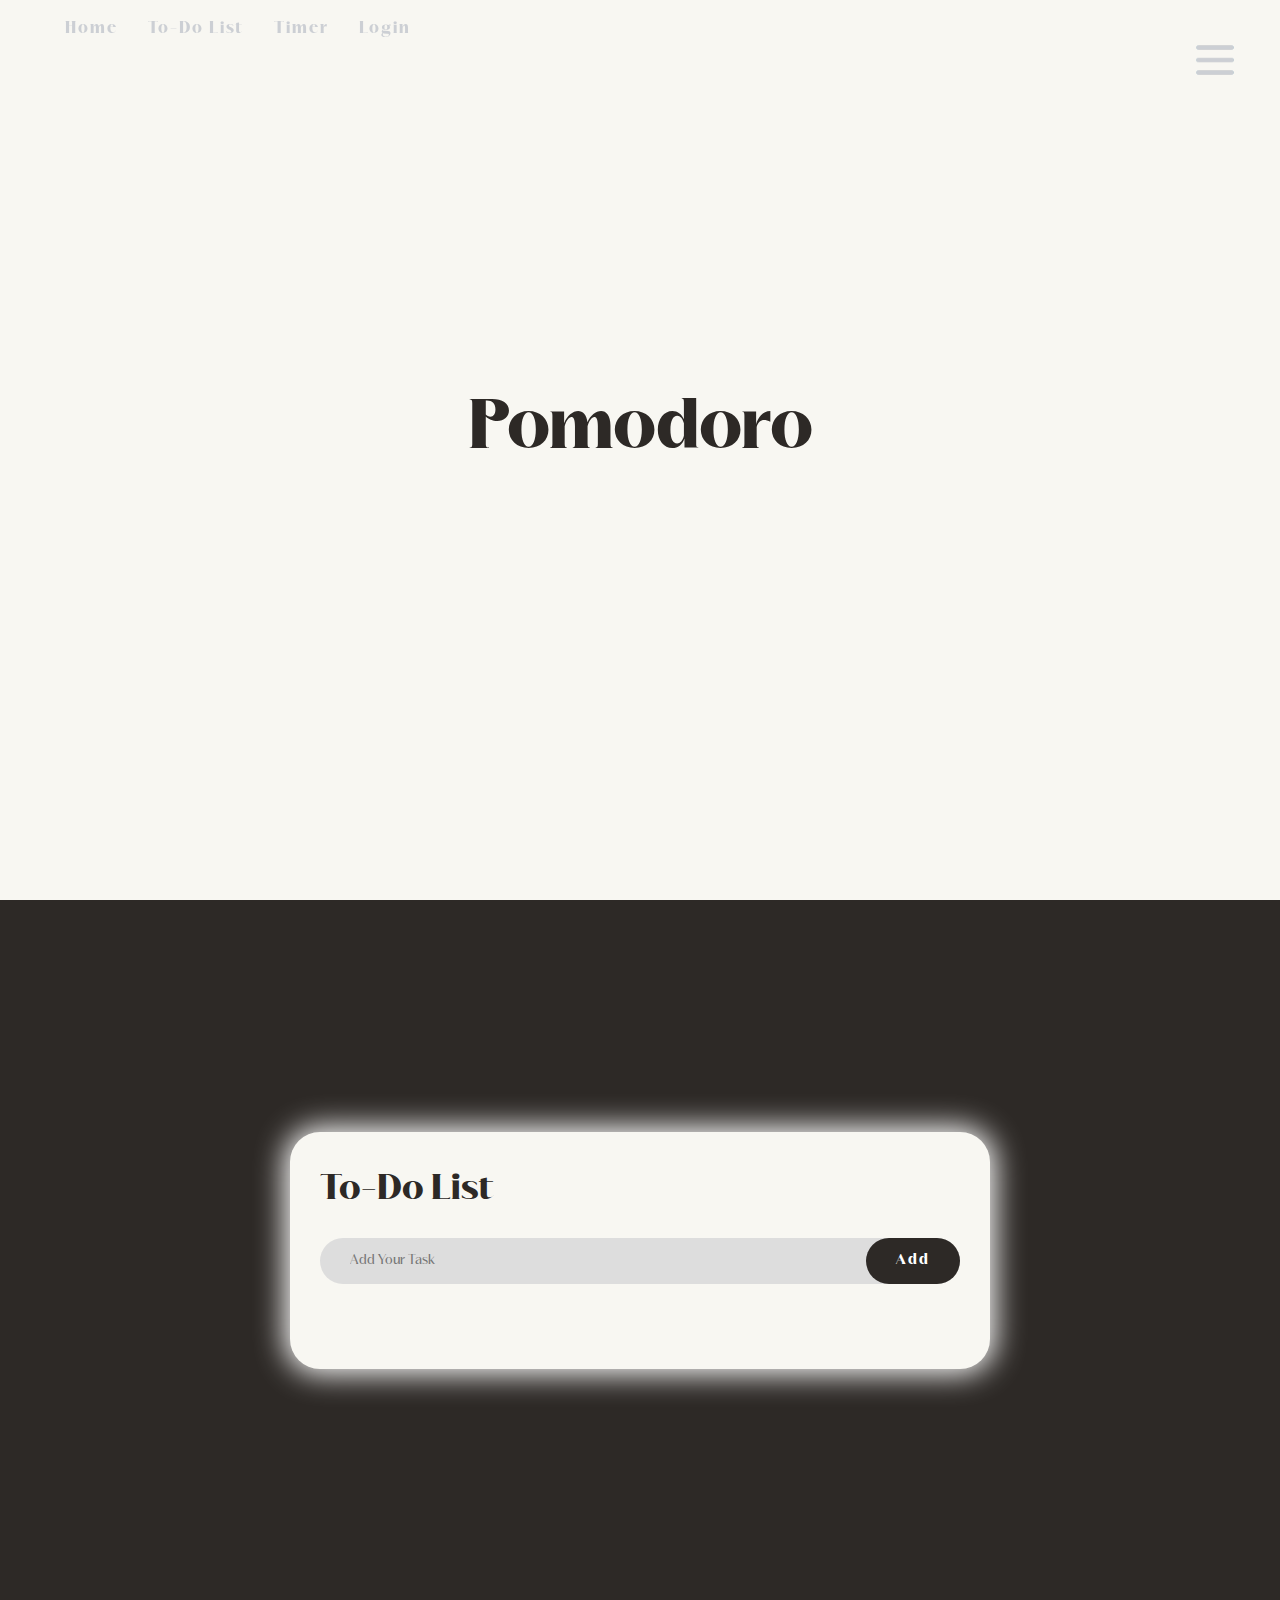
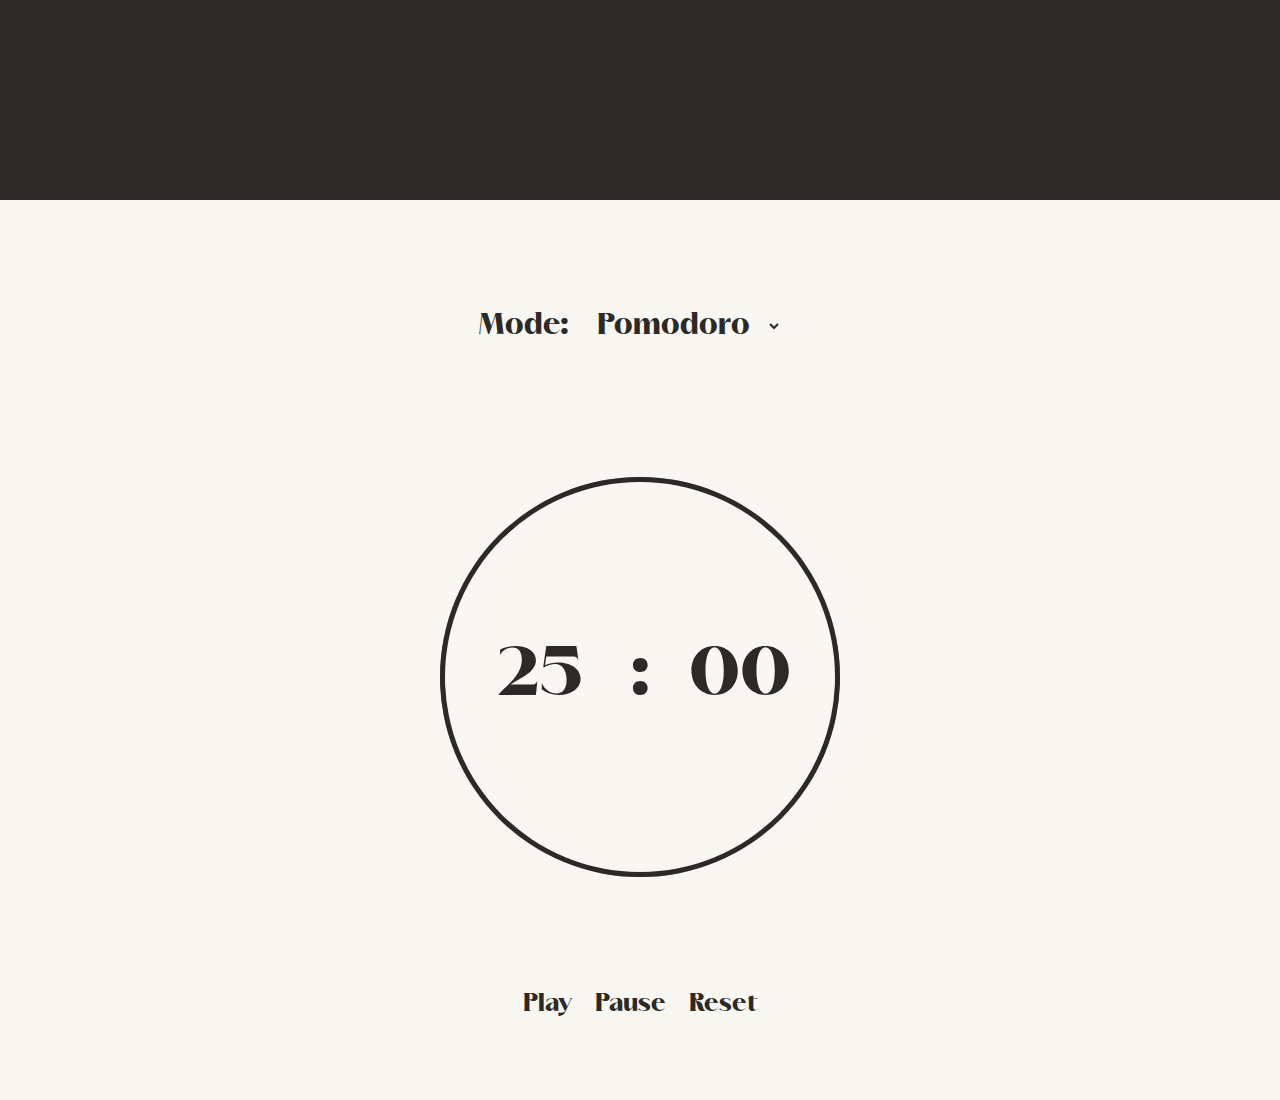
==== src/home.html @ 9b716ba4 "home.html" ====
<!DOCTYPE html>
<html>
<head>
    <title>Pomodoro</title>
    <link rel="stylesheet" href="style.css">
</head>
<body>
<header>
    <img src="menu.png" id="menuicon">
    <audio id="alarmSound" src="sound.mp3"></audio>

    <div class="navbar">
        <ul>
            <li><a href="#banner">Home</a></li>
            <li><a href="#todo-section">To-Do List</a></li>
            <li><a href="#timer-section">Timer</a></li>
            <li><a href="#login-section">Login</a></li>
        </ul>
    </div>

    <div class="settingbox" id="settings">
        <div class="label-container">
            <label for="backgroundSelect">Select a background image:</label>
        </div>
            <div id="imageOptions">
                <img src="background/0.JPG" alt="Background 1" class="option">
                <!-- <img src="background/1.JPG" alt="Alpine Blues" class="option"> -->
                <img src="background/2.JPG" alt="Background 2" class="option">
                <img src="background/3.JPG" alt="Background 3" class="option">
                <img value="BG1" src="background/4.JPG" alt="Background 4" class="option">
                <img src="background/5.JPG" alt="Background 5" class="option">
                <img src="background/6.JPG" alt="Background 6" class="option">
            </div>
    </div>
</header>

<section id="banner">
<div class="content">
    <h1>Pomodoro</h1>
</div>
</section>

<!-- <section id="todo-section">
    <div class="cont">
    <div class="todo-list">
        <h2>To-Do List</h2>
        <div class="add-todo">
            <input type="text" id="todo-input" placeholder="Add Your Task">
            <button id="add-btn">Add</button>
          </div>
        <ul id="task-list"></ul>
    </div>
    </div>
</section> -->

<section id="todo-section">
    <div class="todo-list">
        <h2>To-Do List</h2>
        <div class="add-todo">
            <input type="text" id="todo-input" placeholder="Add Your Task">
            <button id="add-btn">Add</button>
          </div>
        <ul id="task-list"></ul>
    </div>
</section>

<section id="timer-section">
    <div class="mode-select">
        <label for="mode">Mode:</label>
        <select id="mode">
            <option value="pomodoro">Pomodoro</option>
            <option value="shortBreak">Short Break</option>
            <option value="longBreak">Long Break</option>
        </select>
    </div>
    <div class="container" center>
        <div class="circle">
            <div class="semicircle"></div>
            <div class="semicircle"></div>
            <div class="semicircle"></div>
            <div class="outercircle"></div>
        </div>

        <div class="timer-container">
            <div class="timer"></div>
        </div>
    </div>
    <div class="controls">
        <button id="play">Play</button>
        <button id="pause">Pause</button>
        <button id="reset">Reset</button>
    </div>
</section>

<script src="script.js"></script>

</body>
</html>
---- src/style.css ----
@font-face {
    font-family: 'Merchant';
    src: url(Merchant/Merchant-Black.otf);
}

@font-face {
    font-family: 'Merchant-Light';
    src: url(Merchant/Merchant-Light.otf);
}
*{
    font-family: 'Merchant';
    margin: 0;
    padding: 0;
    box-sizing: border-box;
}

#banner{
    width: 100%;
    height: 100vh;
    background-color: #f8f7f2;
    background-size: cover;
    background-position: center;
}

.content{
    width: 100%;
    position: absolute;
    top: 45%;
    transform: translateY(-50%);
    text-align: center;
}

.content h1{
    font-size: 70px;
    font-weight: 100;
    margin-top: 50px;
    color: #2d2926;
}

#menuicon{
    width: 50px;
    border-radius: 50%;
    position: fixed;
    top: 35px;
    right: 40px;
    cursor: pointer;
    z-index: 1001;
    transition: transform 0.5s;
}

#menuicon:hover{
    transform: translateY(-6px);
}

.settingbox{
    width: 0;
    height: 0;
    background: rgba(0, 0, 0, 0.80);
    position: fixed;
    top: 25%;
    right: 25%;
    display: flex;
    flex-direction: column;
    align-items: center;
    justify-content: center;
    overflow: hidden;
    border-bottom-left-radius: 100%;
    transition: width 0.5s, height 0.5s, border-radius 0.5s;
}

.settingbox.open{
     width: 50%;
     height: 50vh;
     padding: 10%;
     border-bottom-left-radius: 0;
     z-index: 10;
     border-radius: 30px;
     color: #fff;
}

.label-container {
    text-align: center; /* Center the label */
    margin-bottom: 10px; /* Add some spacing below the label */
}

.settingbox label {
    font-size: 20px; /* Increase the font size to your desired value */
    color: #fff; /* Set the text color */
}

#imageOptions {
    margin-top: 10px;
    display: flex;
    justify-content: center; /* Center the items horizontally */
    flex-wrap: wrap;
    object-fit: fill;
}
  
.option {
    width: 150px;
    /* height: 100px; */
    margin: 5px;
    cursor: pointer;
    border-radius: 5px;
    transition: transform 0.5s;
    display: inline-block;
}

.option:hover{
    color: #000;
    transform: translateY(-6px);
}

.navbar{
    position: fixed;
    top: 0;
    left: 0;
    width: 100%;
    display: flex;
    justify-content: space-between;
    align-items: center;
    transition: 0.6s;
    padding: 20px 50px;
    z-index: 1000;
}

.navbar ul{
    position: relative;
    display: flex;
    justify-content: center;
    align-items: center;
}

.navbar ul li{
    position: relative;
    list-style: none;
    
}

.navbar ul li a{
    position: relative;
    margin: 0 15px;
    text-decoration: none;
    color: #cccfd4;
    letter-spacing: 2px;
    font-weight: 600;
/*     -webkit-text-stroke: 1px red; */
    transition: color 0.5s, transform 0.5s;
}

.navbar ul li a:hover{
    color: #7c7d80;
    transform: translateY(-6px);
}

/* To Do Section */
#todo-section{
    width: 100%;
    height: 100vh;
    display: flex;
    justify-content: center;
    align-items: center;
    min-height: 100vh;
    background: #2d2926;
    background-size: cover;
    background-position: center;
} 


.todo-list{ 
    width: 100%;
    background: #f8f7f2;
    max-width: 700px; margin: 100px auto 20px;
    position: relative;
    top: -140px;
    padding: 40px 30px 20px;
    border-radius: 30px;
    -webkit-box-shadow: 0px 0px 30px 5px #ffffff;
    box-shadow: 0px 0px 30px 5px #fff;
}

.todo-list h2{
    color: #2d2926;
    display: flex;
    align-items: center;
    margin-bottom: 30px;
    font-size: 35px;
}

.add-todo {
    display: flex;
    align-items: center;
    justify-content: space-between;
    background: #ddd;
    border-radius: 30px;
    padding-left: 20px;
    margin-bottom: 25px;
}

input {
    flex: 1;
    border: none;
    outline: none;
    background: transparent;
    padding: 10px;
    font-family: 'Merchant-Light';
}

#add-btn{
    border: none;
    outline: none;
    padding: 16px 30px;
    background: #2d2926;
    font-size: 14px;
    color: #fff;
    cursor: pointer;
    border-radius: 40px;
    letter-spacing: 2px;
}

.todo-list ul {
    position: relative;
    padding: 20px;
}

.todo-list ul li {
    position: relative;
    list-style: none;
}

.todo-list ul li:last-child {
    border-bottom: none;
}

.todo-list ul li label {
    position: relative;
    display: flex;
    justify-content: space-between;
    align-items: center;
    cursor: pointer;
}

.todo-list ul li label input {
    visibility: hidden;
    appearance: none;
}

.todo-list ul li label p {
    position: absolute;
    color: #2d2926;
    margin-left: 30px;
}

.cancel-button {
    font-size: 18px;
    color: #7c7d80;
    cursor: pointer;
    border: none;
    background-color: transparent;
    border-radius: 30px;
    font-family:'Gill Sans', 'Gill Sans MT', Calibri, 'Trebuchet MS', sans-serif;
}

.todo-list ul li label span {
    position: relative;
    width: 25px;
    height: 25px;
    border: 2px solid #7c7d80;
    border-radius: 50%;
    display: flex;
    justify-content: center;
    align-items: center;
}

.todo-list ul li label span::before {
    content: '';
    position: absolute;
    top: 6px;
    width: 10px;
    height: 5px;
    border-left: 2px solid #7c7d80;
    border-bottom: 2px solid #7c7d80;
    transform: rotate(-45deg);
}

.todo-list ul li label input:checked ~ p {
    text-decoration: line-through;
    color: #2d2926;
}

.todo-list ul li label input:checked ~ span {
    background: #2d2926;
    border: 2px solid #2d2926;
}

.todo-list ul li label input:checked ~ span::before {
    border-left: 2px solid whitesmoke;
    border-bottom: 2px solid whitesmoke;
}

/* Timer Section */
#timer-section{
    width: 100%;
    height: 100vh;
    background: url(backgrounds/41.jpg); /* Replace with the desired default background image */
    background-color: #f8f7f2;
    background-size: cover;
    background-position: center;
}
.controls {
    text-align: center;
    position: relative;
    bottom: 100px;
}

.mode-select {
    text-align: center;
    position: relative;
    top: 90px;
}
.container{
    width: 100%;
    height: 90vh;
    padding-inline: 2rem;
    display: flex;
    justify-content: center;
    align-items: center; 
}

.center{
    display: flex;
    justify-content: center;
    align-items: center;
}

.circle{
    display: flex;
    justify-content: center;
    align-items: center;
    width: 400px;
    height: 400px;
    background-color: #7c7d80;
    border-radius: 50%;
    z-index: 1;
    position: absolute;
    /* -webkit-box-shadow: 0px 0px 15px 10px #7c7d80; */
    /* box-shadow: 0px 0px 15px 10px #7c7d80; */
    overflow: hidden;
    /* bottom: 120px; */
}

.semicircle{
    width: 50%;
    height: 100%;
    position: absolute;
    top: 0;
    left: 0;
    transform-origin: right center;
}

.semicircle:nth-child(1){
    background-color: #2d2926;
    z-index: 2;
}

.semicircle:nth-child(2){
    background-color: #2d2926;
    z-index: 3;
}

.semicircle:nth-child(3){
    background-color: #f8f7f2;
    z-index: 4;
    display: none ;
}

.outercircle{
    width: 390px;
    height: 390px;
    background-color: #f8f7f2;
    border-radius: 50%;
    z-index: 5;
}

.timer-container{
    display: flex;
    justify-content: center;
    align-items: center;
    width: 330px;
    height: 200px;
    z-index: 6;
}

.timer{
    display: flex;
    justify-content: center;
    align-items: center;
    width: 400px;
    height: 100px;
    z-index: 7;
    color: #2d2926;
}

.timer div {
    font-size: 70px;
    font-weight: 100;
    width: 80px;
    height: 80px;
    display: flex;
    justify-content: center;
    align-items: center;
    margin: 0 10px 0 10px;
}

.timer .colon {
    background-color: transparent;
    width: 10px;
    margin-left: 0;
    margin-right: 0;
    padding-bottom: 15px;
}

.mode-select {
    color: #2d2926;
}

.mode-select label {
    font-size: 30px;
}

.mode-select select {
    font-size: 30px;
    background-color: transparent;
    border-color: transparent;
    color: #2d2926;
    margin: 20px;
}

.controls button {
    background-color: transparent;
    font-size: 25px;
    color: #2d2926;
    transition: color 0.5s, transform 0.5s;
    border: none;
    margin: 10px;
}

.controls button:hover {
    color: #888789;
}
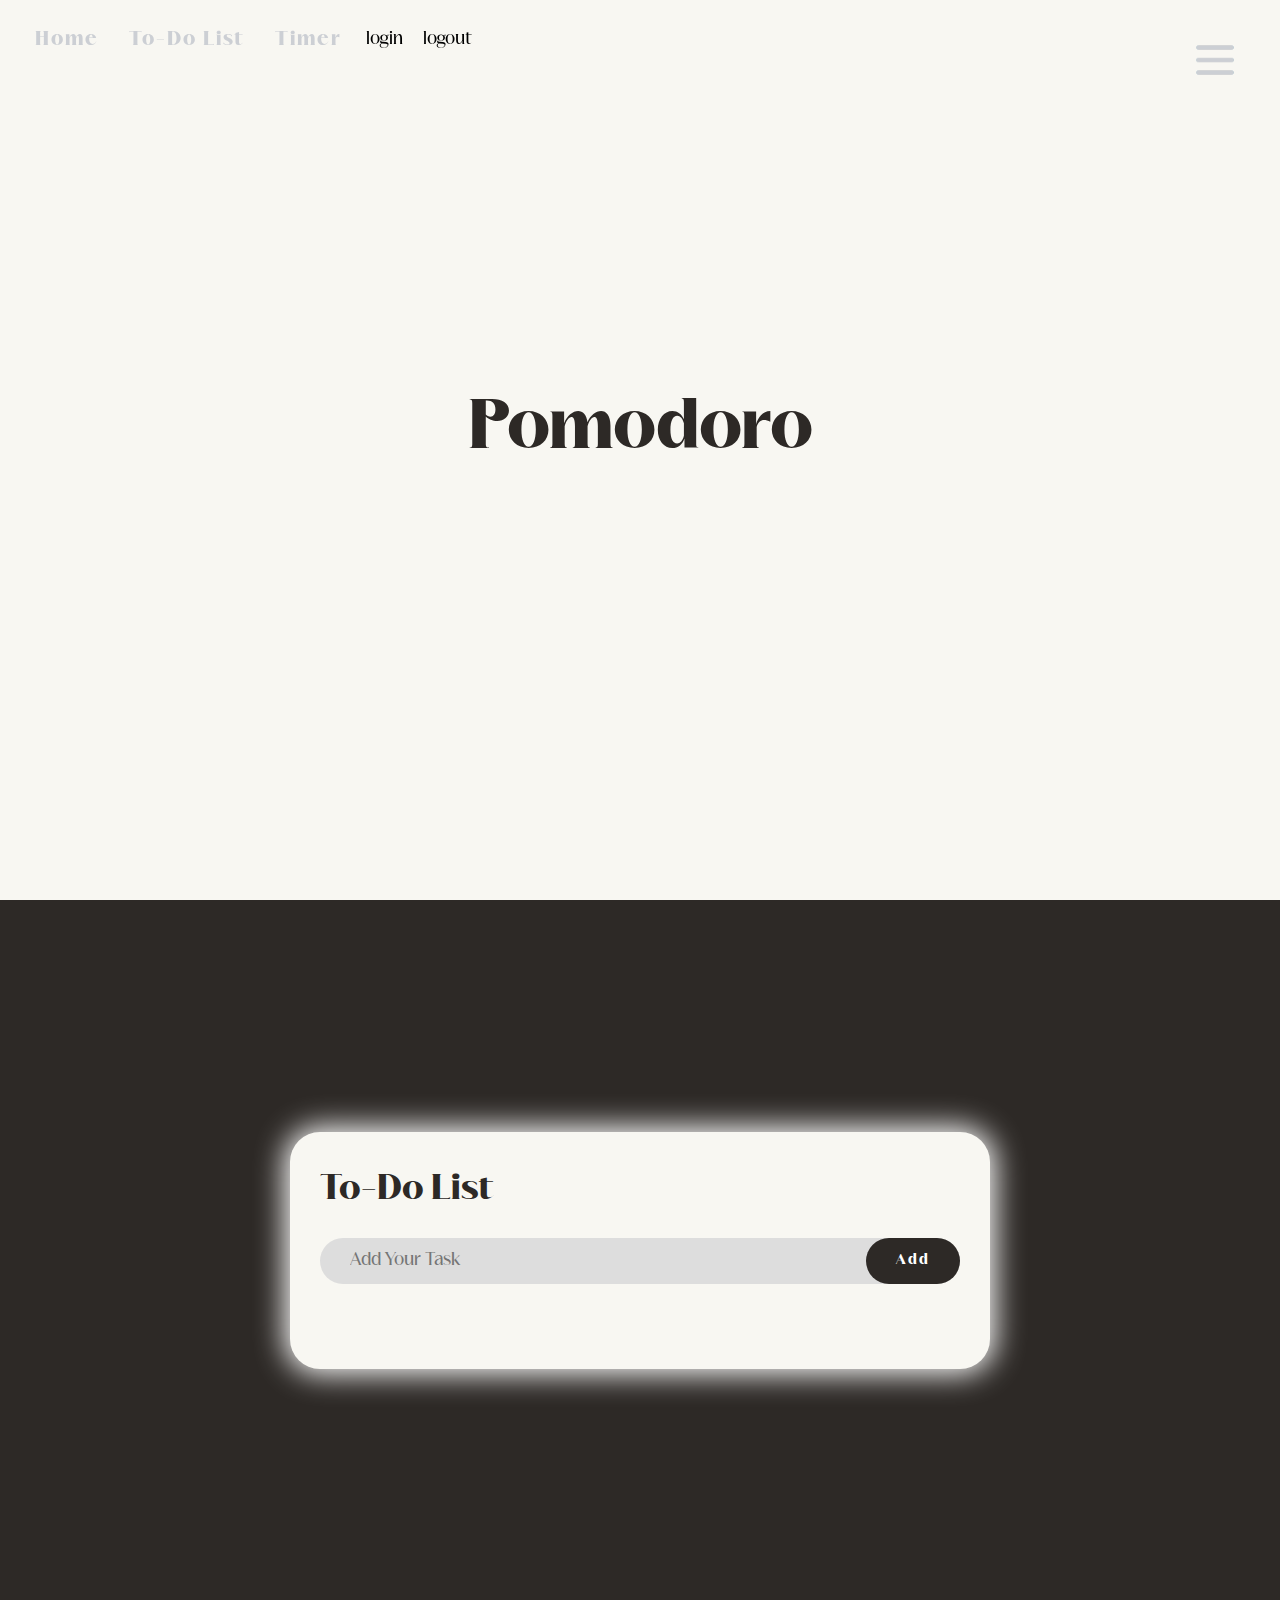
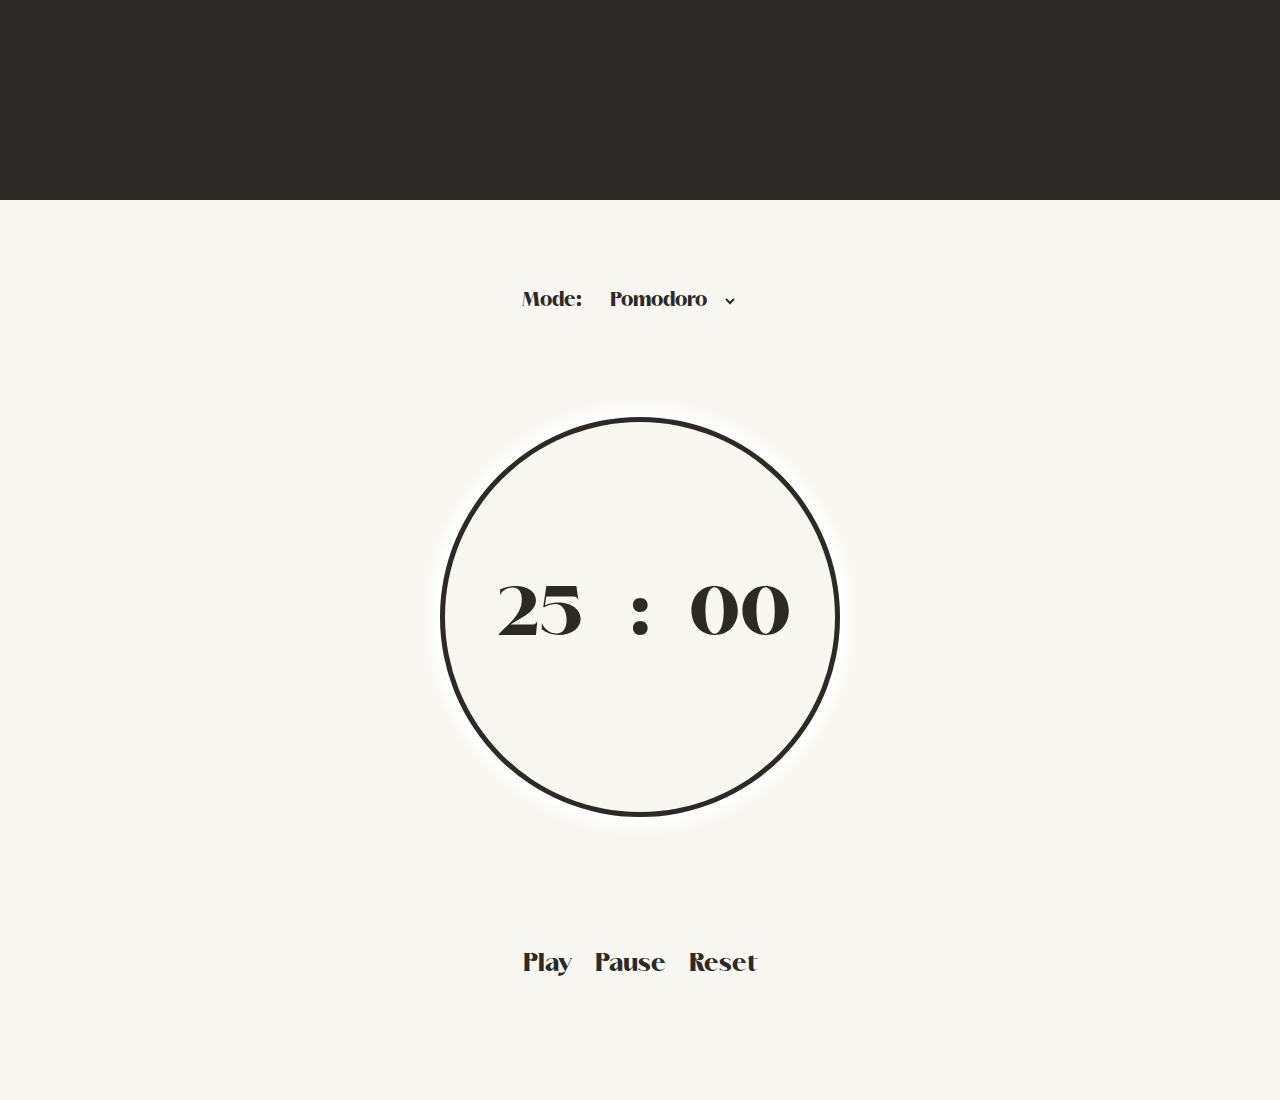
==== commit 35c78ded: "Update home.html" ====
--- a/src/home.html
+++ b/src/home.html
@@ -14,7 +14,12 @@
             <li><a href="#banner">Home</a></li>
             <li><a href="#todo-section">To-Do List</a></li>
             <li><a href="#timer-section">Timer</a></li>
-            <li><a href="#login-section">Login</a></li>
+            <form action="login.php" method="post">
+                <input type="submit" value="login">
+            </form>
+            <form action="logout.php" method="post">
+                <input type="submit" value="logout">
+            </form>
         </ul>
     </div>
 
@@ -94,5 +99,7 @@
 
 <script src="script.js"></script>
 
+
+
 </body>
 </html>
--- a/src/style.css
+++ b/src/style.css
@@ -7,6 +7,7 @@
     font-family: 'Merchant-Light';
     src: url(Merchant/Merchant-Light.otf);
 }
+
 *{
     font-family: 'Merchant';
     margin: 0;
@@ -83,9 +84,10 @@
     margin-bottom: 10px; /* Add some spacing below the label */
 }
 
-.settingbox label {
+.label-container label {
     font-size: 20px; /* Increase the font size to your desired value */
     color: #fff; /* Set the text color */
+    font-family: 'Merchant';
 }
 
 #imageOptions {
@@ -93,7 +95,6 @@
     display: flex;
     justify-content: center; /* Center the items horizontally */
     flex-wrap: wrap;
-    object-fit: fill;
 }
   
 .option {
@@ -114,7 +115,7 @@
 .navbar{
     position: fixed;
     top: 0;
-    left: 0;
+    left: -30px;
     width: 100%;
     display: flex;
     justify-content: space-between;
@@ -134,7 +135,6 @@
 .navbar ul li{
     position: relative;
     list-style: none;
-    
 }
 
 .navbar ul li a{
@@ -142,6 +142,7 @@
     margin: 0 15px;
     text-decoration: none;
     color: #cccfd4;
+    font-size: 20px;
     letter-spacing: 2px;
     font-weight: 600;
 /*     -webkit-text-stroke: 1px red; */
@@ -153,7 +154,160 @@
     transform: translateY(-6px);
 }
 
-/* To Do Section */
+#timer-section{
+    width: 100%;
+    height: 100vh;
+    background-color: #f8f7f2;
+    background-size: cover;
+    background-position: center;
+}
+.controls {
+    text-align: center;
+    position: relative;
+    bottom: 130px;
+}
+
+.mode-select {
+    text-align: center;
+    position: relative;
+    top: 70px;
+}
+.container{
+    width: 100%;
+    height: 90vh;
+    padding-inline: 2rem;
+    display: flex;
+    justify-content: center;
+    align-items: center; 
+    position: relative;
+    top: -50px;
+}
+
+.center{
+    display: flex;
+    justify-content: center;
+    align-items: center;
+}
+
+.circle{
+    display: flex;
+    justify-content: center;
+    align-items: center;
+    width: 400px;
+    height: 400px;
+    background-color: #ddd;
+    border-radius: 50%;
+    z-index: 1;
+    position: absolute;
+    -webkit-box-shadow: 0px 0px 15px 10px #fff;
+    box-shadow: 0px 0px 15px 10px #fff;
+    overflow: hidden;
+    /* bottom: 120px; */
+}
+
+.semicircle{
+    width: 50%;
+    height: 100%;
+    position: absolute;
+    top: 0;
+    left: 0;
+    transform-origin: right center;
+}
+
+.semicircle:nth-child(1){
+    background-color: #2d2926;
+    z-index: 2;
+}
+
+.semicircle:nth-child(2){
+    background-color: #2d2926;
+    z-index: 2;
+    z-index: 3;
+}
+
+.semicircle:nth-child(3){
+    background-color: #ddd;
+    z-index: 4;
+    display: none ;
+}
+
+.outercircle{
+    width: 390px;
+    height: 390px;
+    background-color: #f8f7f2;
+    border-radius: 50%;
+    z-index: 5;
+}
+
+.timer-container{
+    display: flex;
+    justify-content: center;
+    align-items: center;
+    width: 330px;
+    height: 200px;
+    z-index: 6;
+}
+
+.timer{
+    display: flex;
+    justify-content: center;
+    align-items: center;
+    width: 400px;
+    height: 100px;
+    z-index: 7;
+    color: #2d2926;
+}
+
+.timer div {
+    font-size: 70px;
+    font-weight: 100;
+    width: 80px;
+    height: 80px;
+    display: flex;
+    justify-content: center;
+    align-items: center;
+    margin: 0 10px 0 10px;
+}
+
+.timer .colon {
+    background-color: transparent;
+    width: 10px;
+    margin-left: 0;
+    margin-right: 0;
+    padding-bottom: 15px;
+}
+
+.mode-select{
+    color: #2d2926;
+    z-index: 100;
+}
+
+.mode-select label {
+    font-size: 20px;
+}
+
+.mode-select select {
+    font-size: 20px;
+    background-color: transparent;
+    border-color: transparent;
+    color: #2d2926;
+    margin: 20px;
+}
+
+.controls button {
+    background-color: transparent;
+    font-size: 25px;
+    color: #2d2926;
+    transition: color 0.5s, transform 0.5s;
+    border: none;
+    margin: 10px;
+    cursor: pointer;
+}
+
+.controls button:hover {
+    color: #888789;
+}
+
 #todo-section{
     width: 100%;
     height: 100vh;
@@ -165,8 +319,6 @@
     background-size: cover;
     background-position: center;
 } 
-
-
 .todo-list{ 
     width: 100%;
     background: #f8f7f2;
@@ -204,6 +356,7 @@
     background: transparent;
     padding: 10px;
     font-family: 'Merchant-Light';
+    font-size: 18px;
 }
 
 #add-btn{
@@ -297,154 +450,3 @@
     border-left: 2px solid whitesmoke;
     border-bottom: 2px solid whitesmoke;
 }
-
-/* Timer Section */
-#timer-section{
-    width: 100%;
-    height: 100vh;
-    background: url(backgrounds/41.jpg); /* Replace with the desired default background image */
-    background-color: #f8f7f2;
-    background-size: cover;
-    background-position: center;
-}
-.controls {
-    text-align: center;
-    position: relative;
-    bottom: 100px;
-}
-
-.mode-select {
-    text-align: center;
-    position: relative;
-    top: 90px;
-}
-.container{
-    width: 100%;
-    height: 90vh;
-    padding-inline: 2rem;
-    display: flex;
-    justify-content: center;
-    align-items: center; 
-}
-
-.center{
-    display: flex;
-    justify-content: center;
-    align-items: center;
-}
-
-.circle{
-    display: flex;
-    justify-content: center;
-    align-items: center;
-    width: 400px;
-    height: 400px;
-    background-color: #7c7d80;
-    border-radius: 50%;
-    z-index: 1;
-    position: absolute;
-    /* -webkit-box-shadow: 0px 0px 15px 10px #7c7d80; */
-    /* box-shadow: 0px 0px 15px 10px #7c7d80; */
-    overflow: hidden;
-    /* bottom: 120px; */
-}
-
-.semicircle{
-    width: 50%;
-    height: 100%;
-    position: absolute;
-    top: 0;
-    left: 0;
-    transform-origin: right center;
-}
-
-.semicircle:nth-child(1){
-    background-color: #2d2926;
-    z-index: 2;
-}
-
-.semicircle:nth-child(2){
-    background-color: #2d2926;
-    z-index: 3;
-}
-
-.semicircle:nth-child(3){
-    background-color: #f8f7f2;
-    z-index: 4;
-    display: none ;
-}
-
-.outercircle{
-    width: 390px;
-    height: 390px;
-    background-color: #f8f7f2;
-    border-radius: 50%;
-    z-index: 5;
-}
-
-.timer-container{
-    display: flex;
-    justify-content: center;
-    align-items: center;
-    width: 330px;
-    height: 200px;
-    z-index: 6;
-}
-
-.timer{
-    display: flex;
-    justify-content: center;
-    align-items: center;
-    width: 400px;
-    height: 100px;
-    z-index: 7;
-    color: #2d2926;
-}
-
-.timer div {
-    font-size: 70px;
-    font-weight: 100;
-    width: 80px;
-    height: 80px;
-    display: flex;
-    justify-content: center;
-    align-items: center;
-    margin: 0 10px 0 10px;
-}
-
-.timer .colon {
-    background-color: transparent;
-    width: 10px;
-    margin-left: 0;
-    margin-right: 0;
-    padding-bottom: 15px;
-}
-
-.mode-select {
-    color: #2d2926;
-}
-
-.mode-select label {
-    font-size: 30px;
-}
-
-.mode-select select {
-    font-size: 30px;
-    background-color: transparent;
-    border-color: transparent;
-    color: #2d2926;
-    margin: 20px;
-}
-
-.controls button {
-    background-color: transparent;
-    font-size: 25px;
-    color: #2d2926;
-    transition: color 0.5s, transform 0.5s;
-    border: none;
-    margin: 10px;
-}
-
-.controls button:hover {
-    color: #888789;
-}
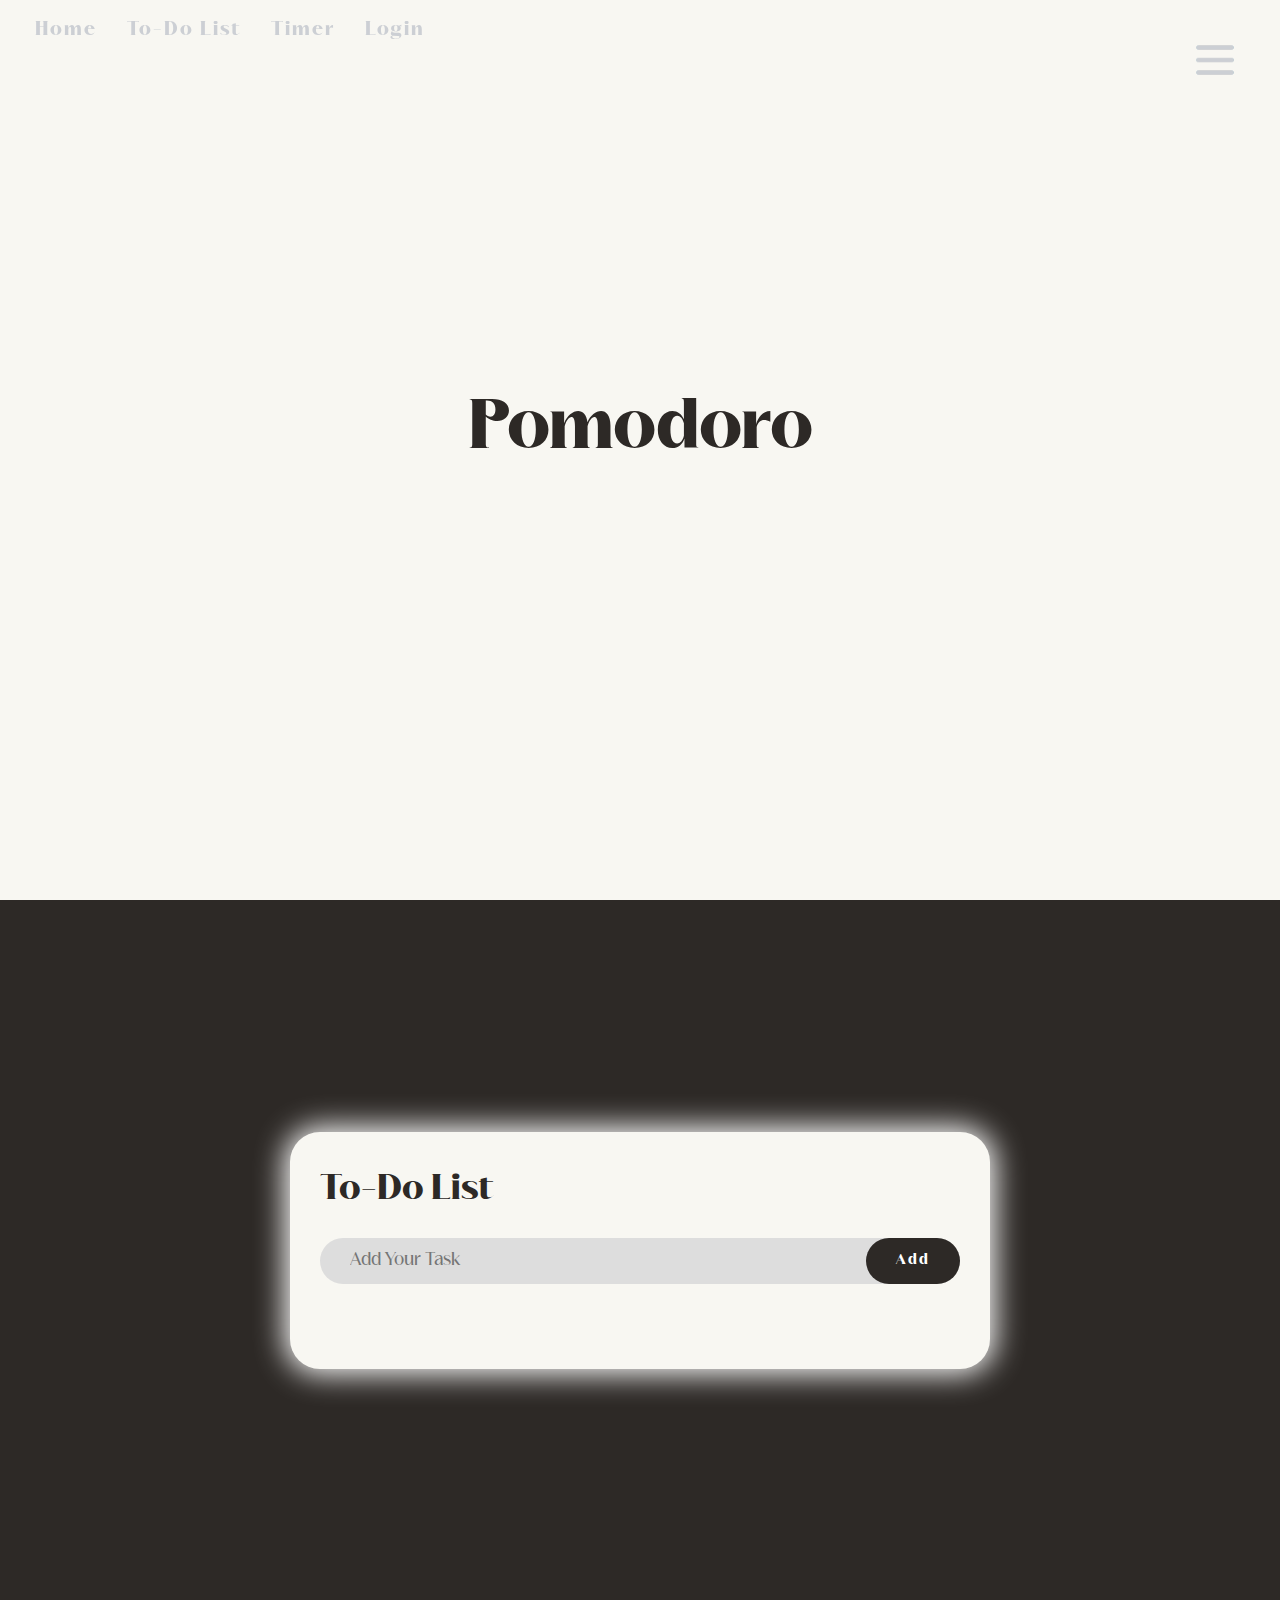
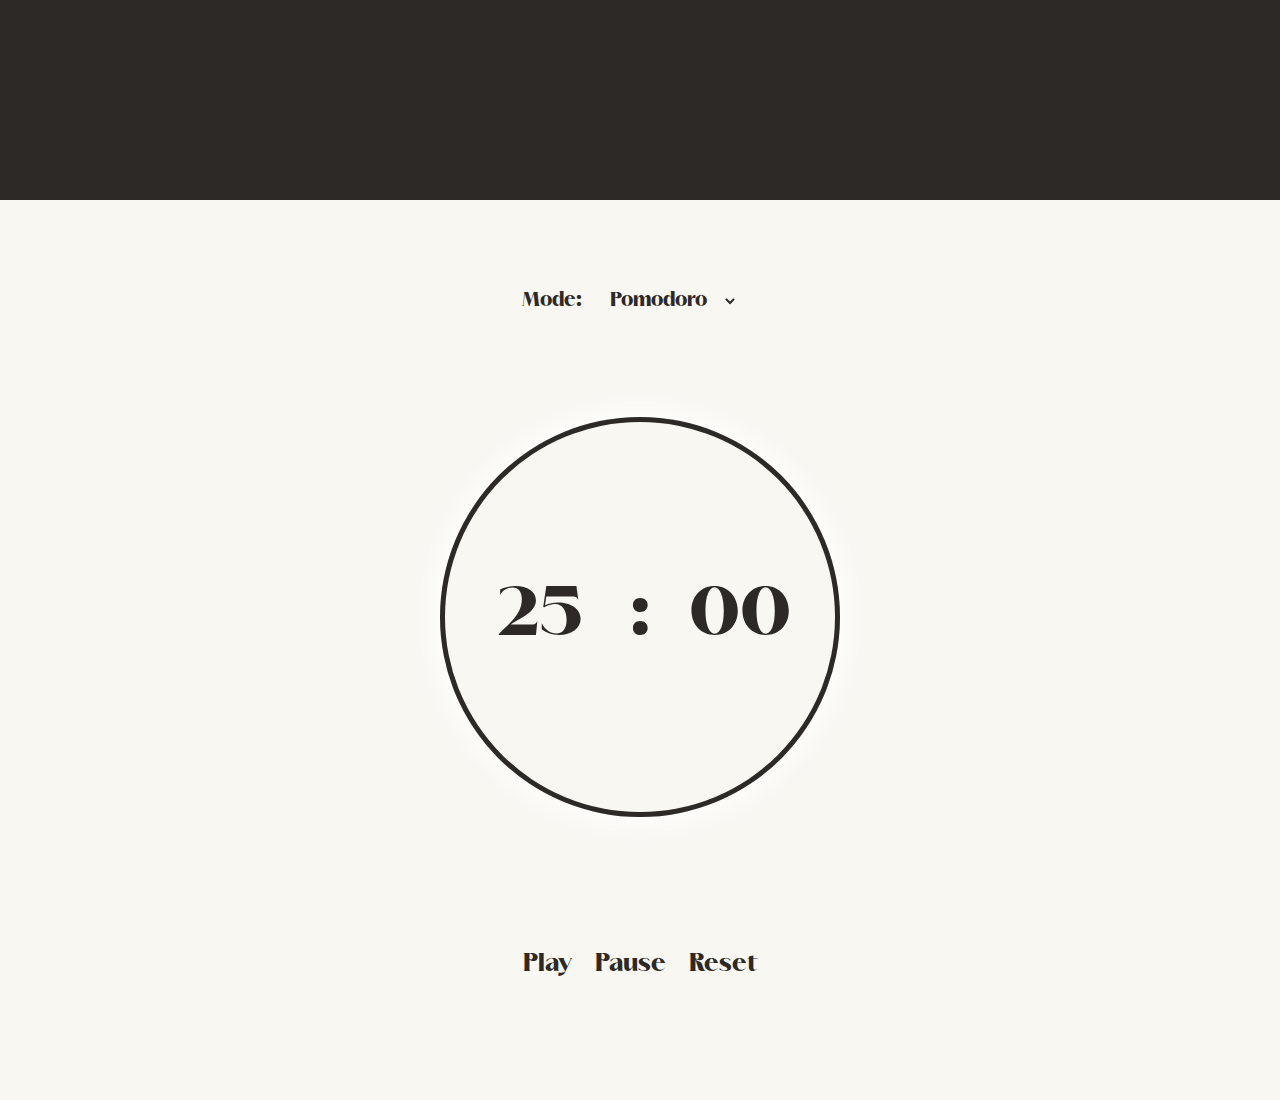
==== commit 88c6c610: "Update home.html" ====
--- a/src/home.html
+++ b/src/home.html
@@ -3,6 +3,7 @@
 <head>
     <title>Pomodoro</title>
     <link rel="stylesheet" href="style.css">
+    <meta name="viewport" content="width=device-width", initial-scale="1"/>
 </head>
 <body>
 <header>
@@ -14,12 +15,7 @@
             <li><a href="#banner">Home</a></li>
             <li><a href="#todo-section">To-Do List</a></li>
             <li><a href="#timer-section">Timer</a></li>
-            <form action="login.php" method="post">
-                <input type="submit" value="login">
-            </form>
-            <form action="logout.php" method="post">
-                <input type="submit" value="logout">
-            </form>
+            <li><a href="#login-section">Login</a></li>
         </ul>
     </div>
 
@@ -28,8 +24,7 @@
             <label for="backgroundSelect">Select a background image:</label>
         </div>
             <div id="imageOptions">
-                <img src="background/0.JPG" alt="Background 1" class="option">
-                <!-- <img src="background/1.JPG" alt="Alpine Blues" class="option"> -->
+                <img src="background/1.png" alt="Background 1" class="option">
                 <img src="background/2.JPG" alt="Background 2" class="option">
                 <img src="background/3.JPG" alt="Background 3" class="option">
                 <img value="BG1" src="background/4.JPG" alt="Background 4" class="option">
@@ -99,7 +94,5 @@
 
 <script src="script.js"></script>
 
-
-
 </body>
 </html>
--- a/src/style.css
+++ b/src/style.css
@@ -96,7 +96,7 @@
     justify-content: center; /* Center the items horizontally */
     flex-wrap: wrap;
 }
-  
+
 .option {
     width: 150px;
     /* height: 100px; */
@@ -142,7 +142,7 @@
     margin: 0 15px;
     text-decoration: none;
     color: #cccfd4;
-    font-size: 20px;
+    font-size: 1.5vw;
     letter-spacing: 2px;
     font-weight: 600;
 /*     -webkit-text-stroke: 1px red; */
@@ -152,160 +152,6 @@
 .navbar ul li a:hover{
     color: #7c7d80;
     transform: translateY(-6px);
-}
-
-#timer-section{
-    width: 100%;
-    height: 100vh;
-    background-color: #f8f7f2;
-    background-size: cover;
-    background-position: center;
-}
-.controls {
-    text-align: center;
-    position: relative;
-    bottom: 130px;
-}
-
-.mode-select {
-    text-align: center;
-    position: relative;
-    top: 70px;
-}
-.container{
-    width: 100%;
-    height: 90vh;
-    padding-inline: 2rem;
-    display: flex;
-    justify-content: center;
-    align-items: center; 
-    position: relative;
-    top: -50px;
-}
-
-.center{
-    display: flex;
-    justify-content: center;
-    align-items: center;
-}
-
-.circle{
-    display: flex;
-    justify-content: center;
-    align-items: center;
-    width: 400px;
-    height: 400px;
-    background-color: #ddd;
-    border-radius: 50%;
-    z-index: 1;
-    position: absolute;
-    -webkit-box-shadow: 0px 0px 15px 10px #fff;
-    box-shadow: 0px 0px 15px 10px #fff;
-    overflow: hidden;
-    /* bottom: 120px; */
-}
-
-.semicircle{
-    width: 50%;
-    height: 100%;
-    position: absolute;
-    top: 0;
-    left: 0;
-    transform-origin: right center;
-}
-
-.semicircle:nth-child(1){
-    background-color: #2d2926;
-    z-index: 2;
-}
-
-.semicircle:nth-child(2){
-    background-color: #2d2926;
-    z-index: 2;
-    z-index: 3;
-}
-
-.semicircle:nth-child(3){
-    background-color: #ddd;
-    z-index: 4;
-    display: none ;
-}
-
-.outercircle{
-    width: 390px;
-    height: 390px;
-    background-color: #f8f7f2;
-    border-radius: 50%;
-    z-index: 5;
-}
-
-.timer-container{
-    display: flex;
-    justify-content: center;
-    align-items: center;
-    width: 330px;
-    height: 200px;
-    z-index: 6;
-}
-
-.timer{
-    display: flex;
-    justify-content: center;
-    align-items: center;
-    width: 400px;
-    height: 100px;
-    z-index: 7;
-    color: #2d2926;
-}
-
-.timer div {
-    font-size: 70px;
-    font-weight: 100;
-    width: 80px;
-    height: 80px;
-    display: flex;
-    justify-content: center;
-    align-items: center;
-    margin: 0 10px 0 10px;
-}
-
-.timer .colon {
-    background-color: transparent;
-    width: 10px;
-    margin-left: 0;
-    margin-right: 0;
-    padding-bottom: 15px;
-}
-
-.mode-select{
-    color: #2d2926;
-    z-index: 100;
-}
-
-.mode-select label {
-    font-size: 20px;
-}
-
-.mode-select select {
-    font-size: 20px;
-    background-color: transparent;
-    border-color: transparent;
-    color: #2d2926;
-    margin: 20px;
-}
-
-.controls button {
-    background-color: transparent;
-    font-size: 25px;
-    color: #2d2926;
-    transition: color 0.5s, transform 0.5s;
-    border: none;
-    margin: 10px;
-    cursor: pointer;
-}
-
-.controls button:hover {
-    color: #888789;
 }
 
 #todo-section{
@@ -450,3 +296,157 @@
     border-left: 2px solid whitesmoke;
     border-bottom: 2px solid whitesmoke;
 }
+
+#timer-section{
+    width: 100%;
+    height: 100vh;
+    background-color: #f8f7f2;
+    background-size: cover;
+    background-position: center;
+}
+.controls {
+    text-align: center;
+    position: relative;
+    bottom: 130px;
+}
+
+.mode-select {
+    text-align: center;
+    position: relative;
+    top: 70px;
+}
+.container{
+    width: 100%;
+    height: 90vh;
+    padding-inline: 2rem;
+    display: flex;
+    justify-content: center;
+    align-items: center; 
+    position: relative;
+    top: -50px;
+}
+
+.center{
+    display: flex;
+    justify-content: center;
+    align-items: center;
+}
+
+.circle{
+    display: flex;
+    justify-content: center;
+    align-items: center;
+    width: 400px;
+    height: 400px;
+    background-color: #ddd;
+    border-radius: 50%;
+    z-index: 1;
+    position: absolute;
+    -webkit-box-shadow: 0px 0px 30px 5px #ffffff;
+    box-shadow: 0px 0px 30px 5px #fff;
+    overflow: hidden;
+    /* bottom: 120px; */
+}
+
+.semicircle{
+    width: 50%;
+    height: 100%;
+    position: absolute;
+    top: 0;
+    left: 0;
+    transform-origin: right center;
+}
+
+.semicircle:nth-child(1){
+    background-color: #2d2926;
+    z-index: 2;
+}
+
+.semicircle:nth-child(2){
+    background-color: #2d2926;
+    z-index: 2;
+    z-index: 3;
+}
+
+.semicircle:nth-child(3){
+    background-color: #ddd;
+    z-index: 4;
+    display: none ;
+}
+
+.outercircle{
+    width: 390px;
+    height: 390px;
+    background-color: #f8f7f2;
+    border-radius: 50%;
+    z-index: 5;
+}
+
+.timer-container{
+    display: flex;
+    justify-content: center;
+    align-items: center;
+    width: 330px;
+    height: 200px;
+    z-index: 6;
+}
+
+.timer{
+    display: flex;
+    justify-content: center;
+    align-items: center;
+    width: 400px;
+    height: 100px;
+    z-index: 7;
+    color: #2d2926;
+}
+
+.timer div {
+    font-size: 70px;
+    font-weight: 100;
+    width: 80px;
+    height: 80px;
+    display: flex;
+    justify-content: center;
+    align-items: center;
+    margin: 0 10px 0 10px;
+}
+
+.timer .colon {
+    background-color: transparent;
+    width: 10px;
+    margin-left: 0;
+    margin-right: 0;
+    padding-bottom: 15px;
+}
+
+.mode-select{
+    color: #2d2926;
+    z-index: 100;
+}
+
+.mode-select label {
+    font-size: 20px;
+}
+
+.mode-select select {
+    font-size: 20px;
+    background-color: transparent;
+    border-color: transparent;
+    color: #2d2926;
+    margin: 20px;
+}
+
+.controls button {
+    background-color: transparent;
+    font-size: 25px;
+    color: #2d2926;
+    transition: color 0.5s, transform 0.5s;
+    border: none;
+    margin: 10px;
+    cursor: pointer;
+}
+
+.controls button:hover {
+    color: #888789;
+}
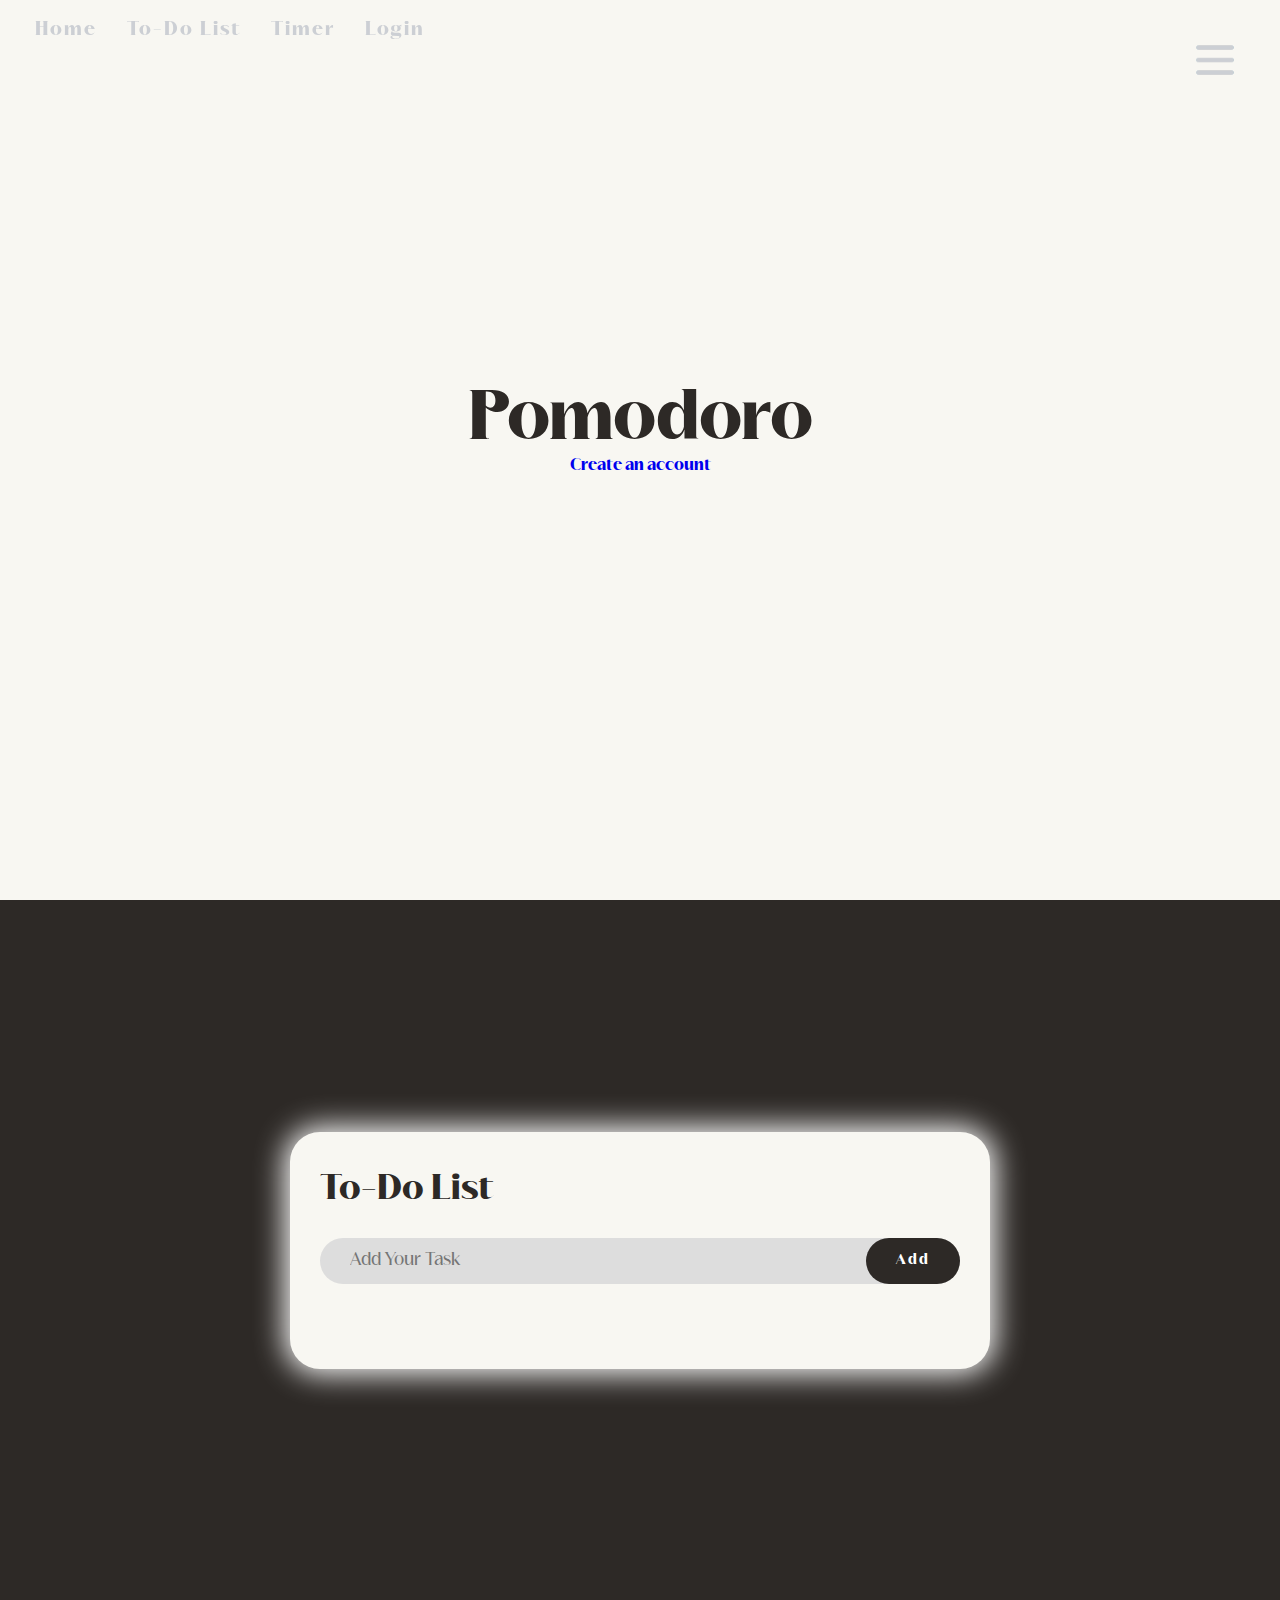
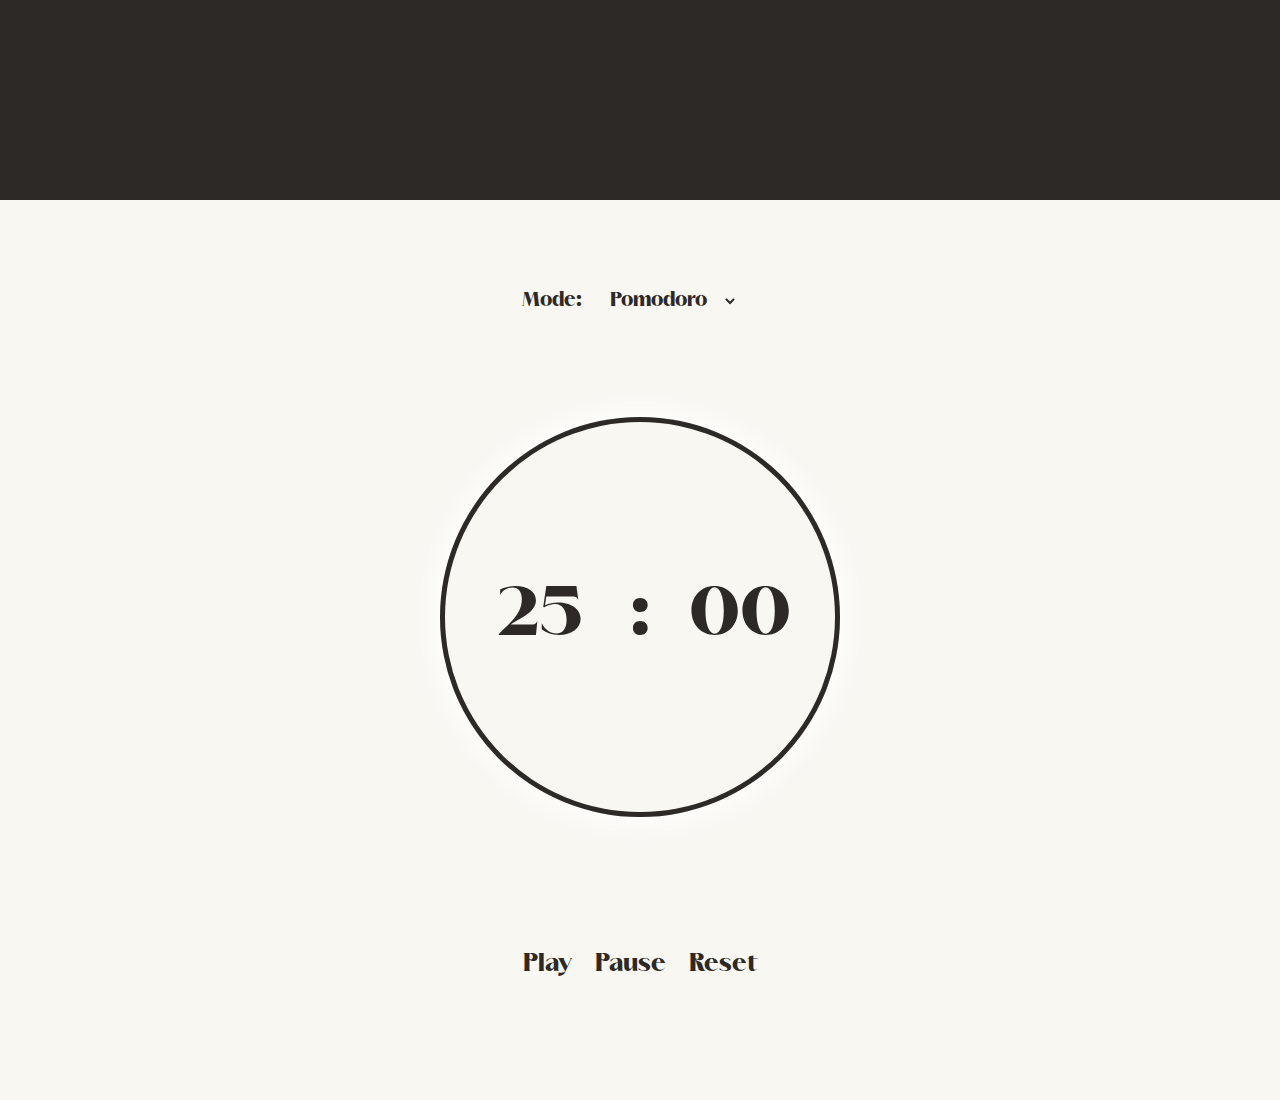
==== commit 104600ad: "Update home.html" ====
--- a/src/home.html
+++ b/src/home.html
@@ -15,21 +15,21 @@
             <li><a href="#banner">Home</a></li>
             <li><a href="#todo-section">To-Do List</a></li>
             <li><a href="#timer-section">Timer</a></li>
-            <li><a href="#login-section">Login</a></li>
+            <li><a href="srclogin.php" style="text-decoration: none;">Login</a></li>
         </ul>
     </div>
 
     <div class="settingbox" id="settings">
         <div class="label-container">
-            <label for="backgroundSelect">Select a background image:</label>
+            <label for="backgroundSelect">Select a background image</label>
         </div>
             <div id="imageOptions">
-                <img src="background/1.png" alt="Background 1" class="option">
-                <img src="background/2.JPG" alt="Background 2" class="option">
-                <img src="background/3.JPG" alt="Background 3" class="option">
-                <img value="BG1" src="background/4.JPG" alt="Background 4" class="option">
-                <img src="background/5.JPG" alt="Background 5" class="option">
-                <img src="background/6.JPG" alt="Background 6" class="option">
+                <img src="backgrounds/1.png" alt="Background 1" class="option">
+                <img src="backgrounds/2.JPG" alt="Background 2" class="option">
+                <img src="backgrounds/3.JPG" alt="Background 3" class="option">
+                <img value="BG1" src="backgrounds/4.JPG" alt="Background 4" class="option">
+                <img src="backgrounds/5.JPG" alt="Background 5" class="option">
+                <img src="backgrounds/6.JPG" alt="Background 6" class="option">
             </div>
     </div>
 </header>
@@ -37,6 +37,7 @@
 <section id="banner">
 <div class="content">
     <h1>Pomodoro</h1>
+    <p2><a href="registration.php" style="text-decoration: none;">Create an account</a></p2>
 </div>
 </section>
 
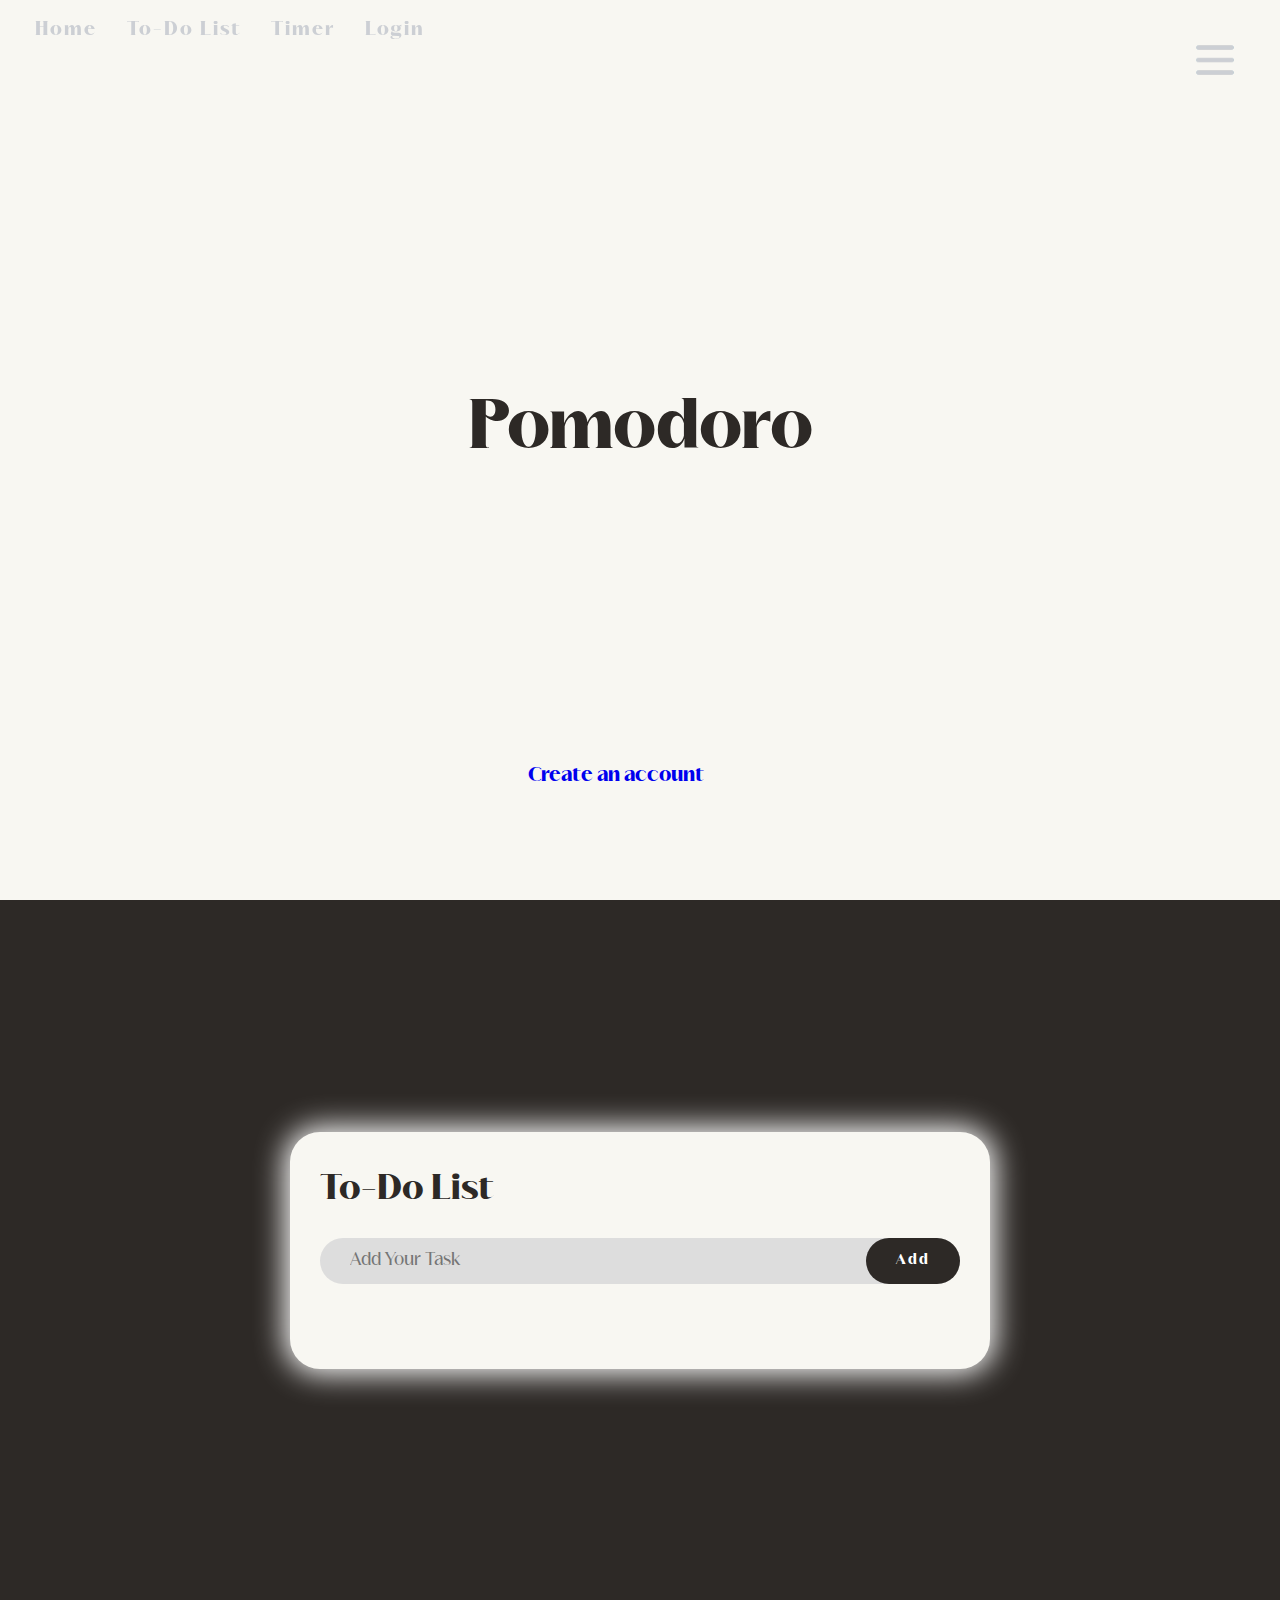
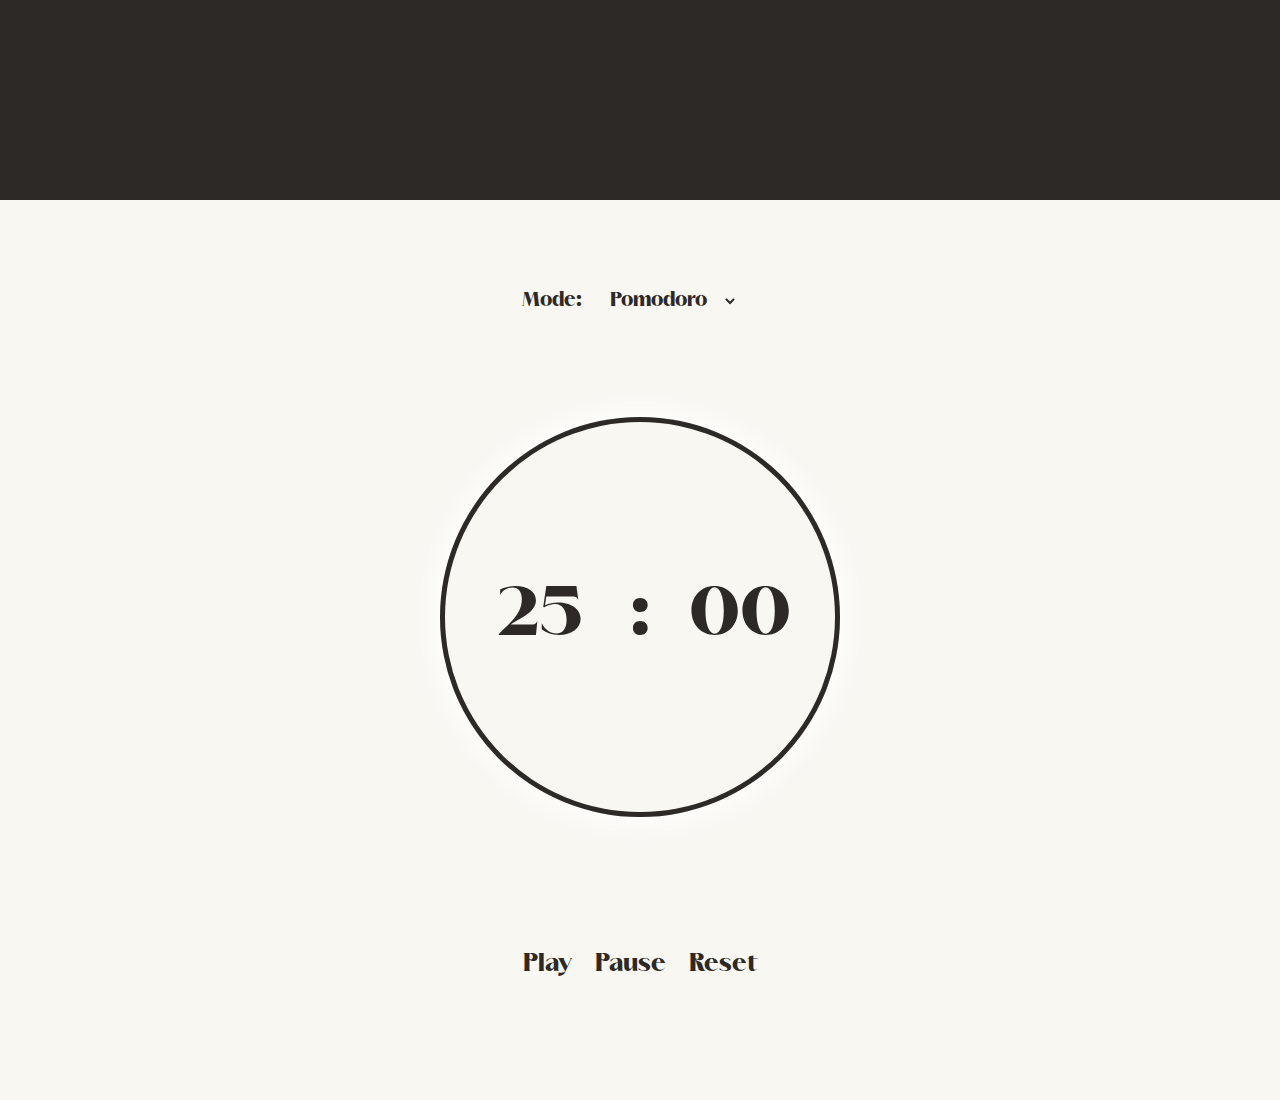
==== commit c8ba6cc8: "Update home.html" ====
--- a/src/home.html
+++ b/src/home.html
@@ -24,12 +24,12 @@
             <label for="backgroundSelect">Select a background image</label>
         </div>
             <div id="imageOptions">
-                <img src="backgrounds/1.png" alt="Background 1" class="option">
-                <img src="backgrounds/2.JPG" alt="Background 2" class="option">
-                <img src="backgrounds/3.JPG" alt="Background 3" class="option">
-                <img value="BG1" src="backgrounds/4.JPG" alt="Background 4" class="option">
-                <img src="backgrounds/5.JPG" alt="Background 5" class="option">
-                <img src="backgrounds/6.JPG" alt="Background 6" class="option">
+                <img src="background/1.png" alt="Background 1" class="option">
+                <img src="background/2.JPG" alt="Background 2" class="option">
+                <img src="background/3.JPG" alt="Background 3" class="option">
+                <img value="BG1" src="background/4.JPG" alt="Background 4" class="option">
+                <img src="background/5.JPG" alt="Background 5" class="option">
+                <img src="background/6.JPG" alt="Background 6" class="option">
             </div>
     </div>
 </header>
--- a/src/style.css
+++ b/src/style.css
@@ -15,6 +15,7 @@
     box-sizing: border-box;
 }
 
+
 #banner{
     width: 100%;
     height: 100vh;
@@ -36,6 +37,20 @@
     font-weight: 100;
     margin-top: 50px;
     color: #2d2926;
+}
+
+.content p2 {
+    font-size: 20px;
+    font-family: 'Merchant';
+    position: absolute;
+    color: #7c7d80;
+    transition: color 0.5s;
+    margin-top: 300px;
+    right: 45%;
+}
+
+.content p2:hover {
+    color: #cccfd4;
 }
 
 #menuicon{
@@ -236,7 +251,6 @@
     display: flex;
     justify-content: space-between;
     align-items: center;
-    cursor: pointer;
 }
 
 .todo-list ul li label input {
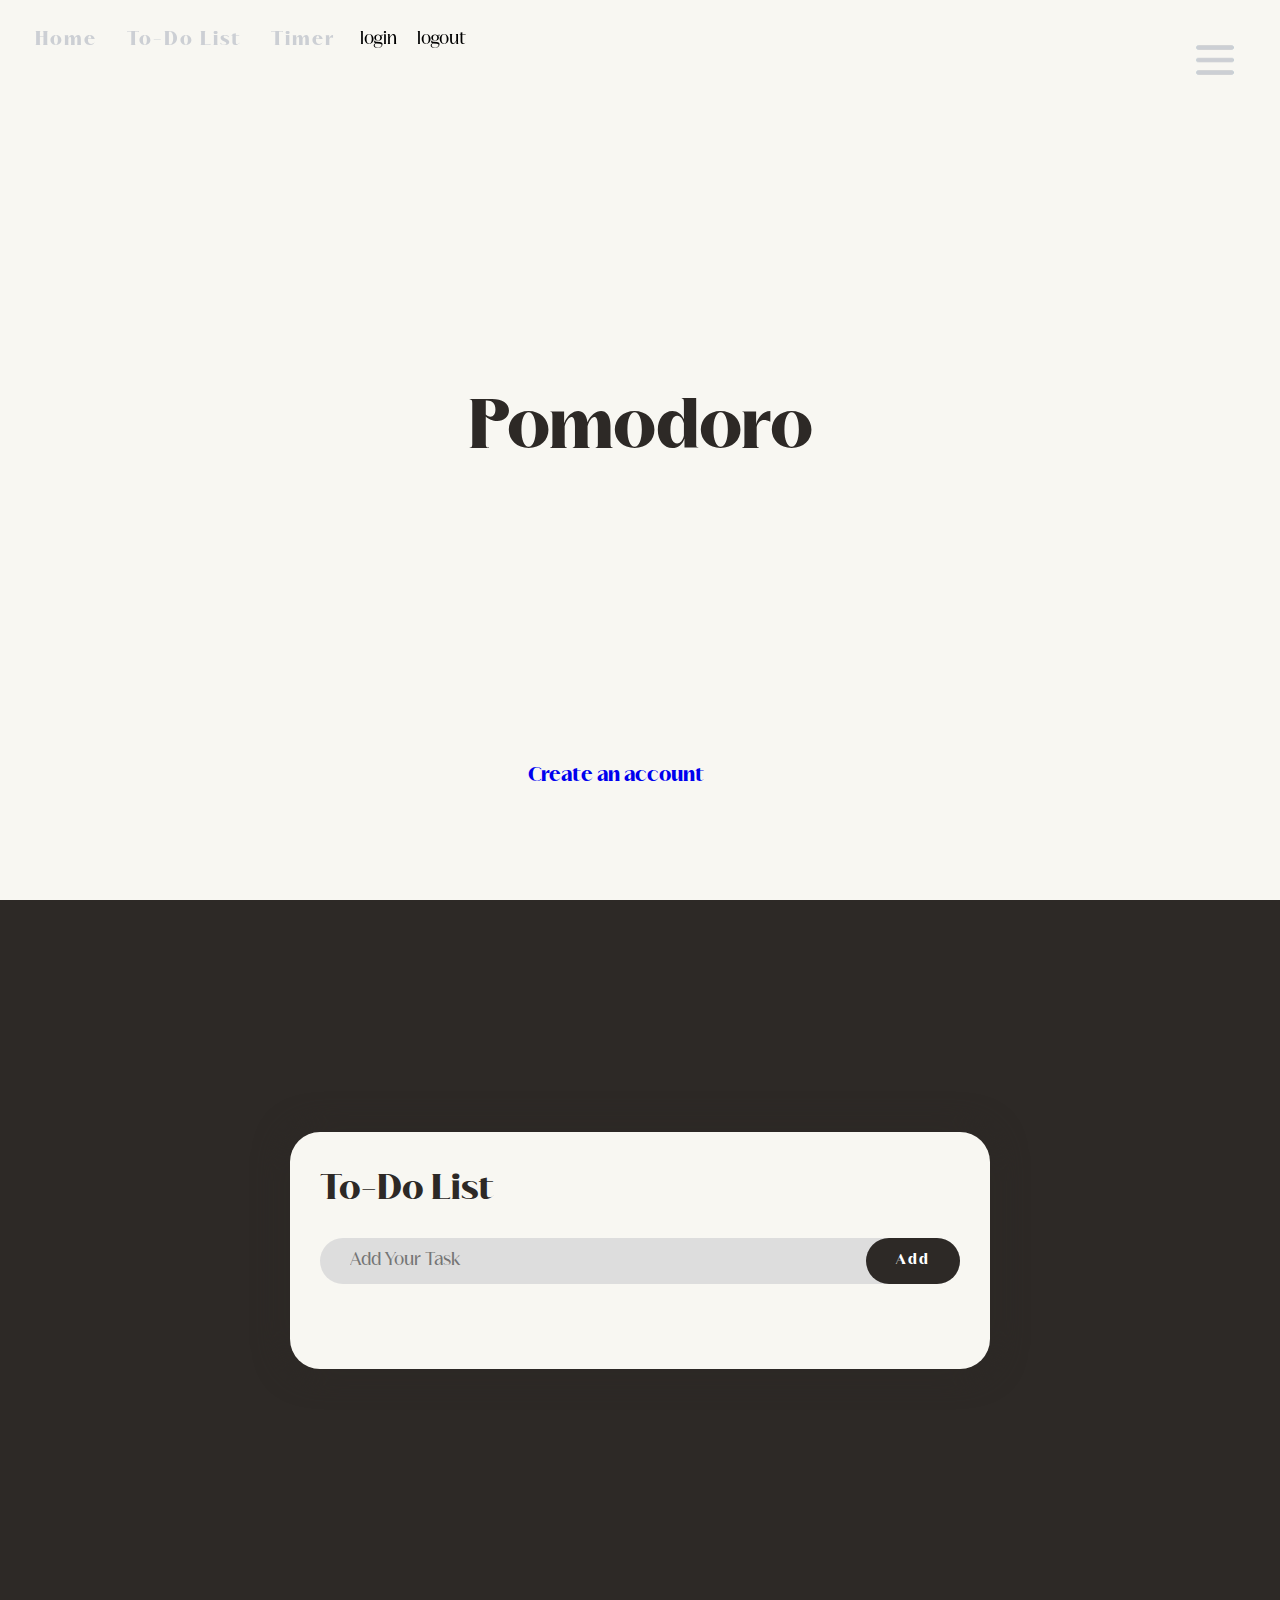
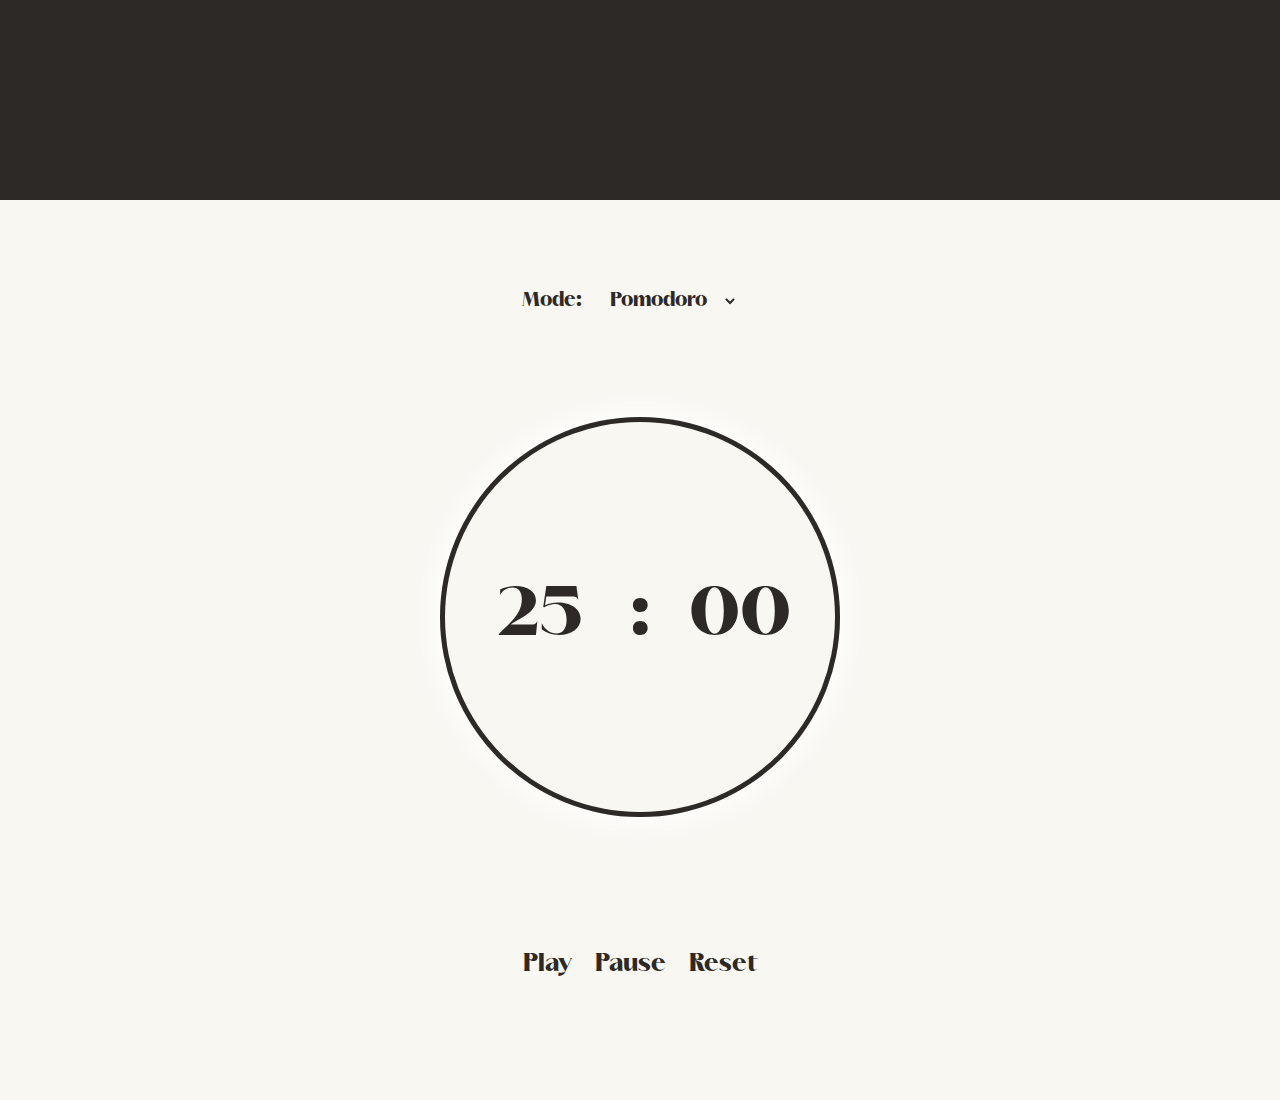
==== commit 2a14a651: "Update home.html" ====
--- a/src/home.html
+++ b/src/home.html
@@ -15,7 +15,12 @@
             <li><a href="#banner">Home</a></li>
             <li><a href="#todo-section">To-Do List</a></li>
             <li><a href="#timer-section">Timer</a></li>
-            <li><a href="srclogin.php" style="text-decoration: none;">Login</a></li>
+            <form action="login.php" method="post" style="text-decoration: none;">
+                <input type="submit" value="login">
+            </form>
+            <form action="logout.php" method="post">
+                <input type="submit" value="logout">
+            </form>    
         </ul>
     </div>
 
--- a/src/style.css
+++ b/src/style.css
@@ -169,6 +169,7 @@
     transform: translateY(-6px);
 }
 
+/*To-Do Section*/
 #todo-section{
     width: 100%;
     height: 100vh;
@@ -188,8 +189,8 @@
     top: -140px;
     padding: 40px 30px 20px;
     border-radius: 30px;
-    -webkit-box-shadow: 0px 0px 30px 5px #ffffff;
-    box-shadow: 0px 0px 30px 5px #fff;
+    -webkit-box-shadow: 0px 0px 30px 5px #2d2926;
+    box-shadow: 0px 0px 30px 5px #2d2926;
 }
 
 .todo-list h2{
@@ -311,6 +312,7 @@
     border-bottom: 2px solid whitesmoke;
 }
 
+/*Timer Section*/
 #timer-section{
     width: 100%;
     height: 100vh;
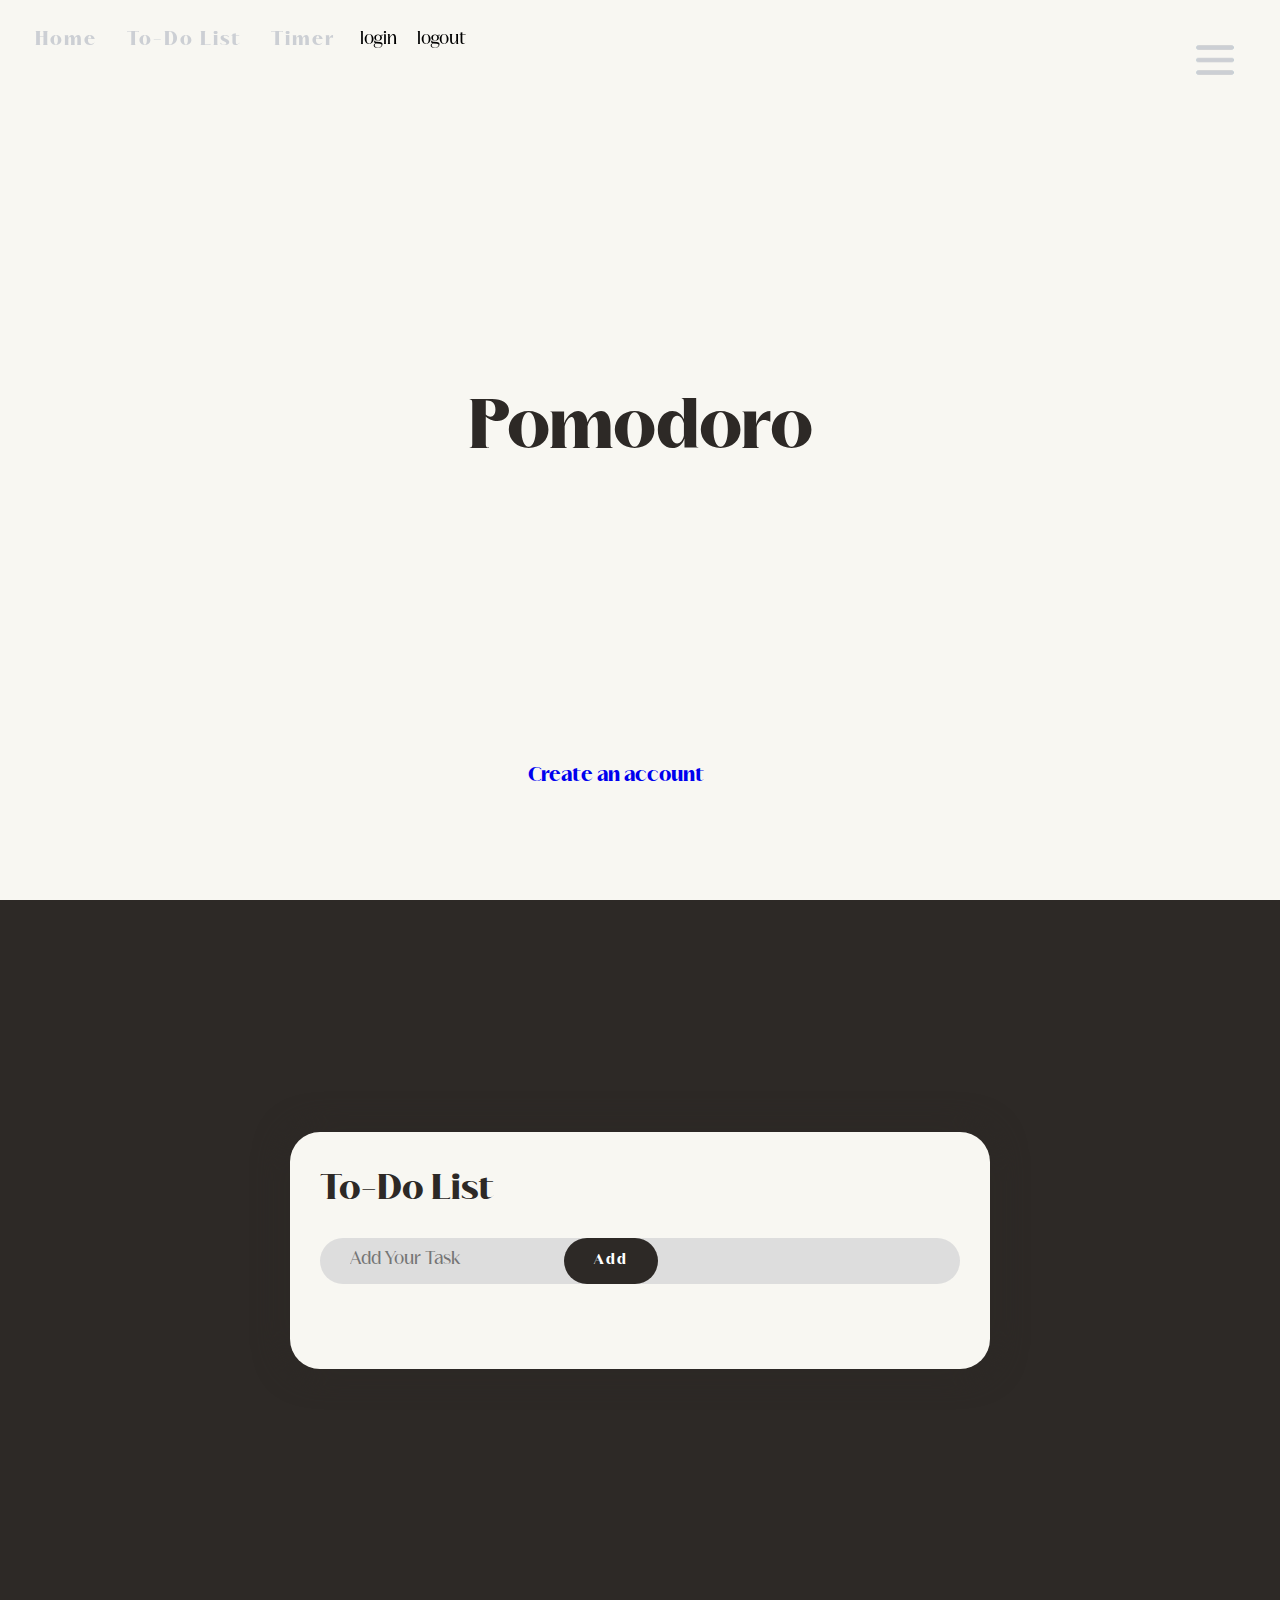
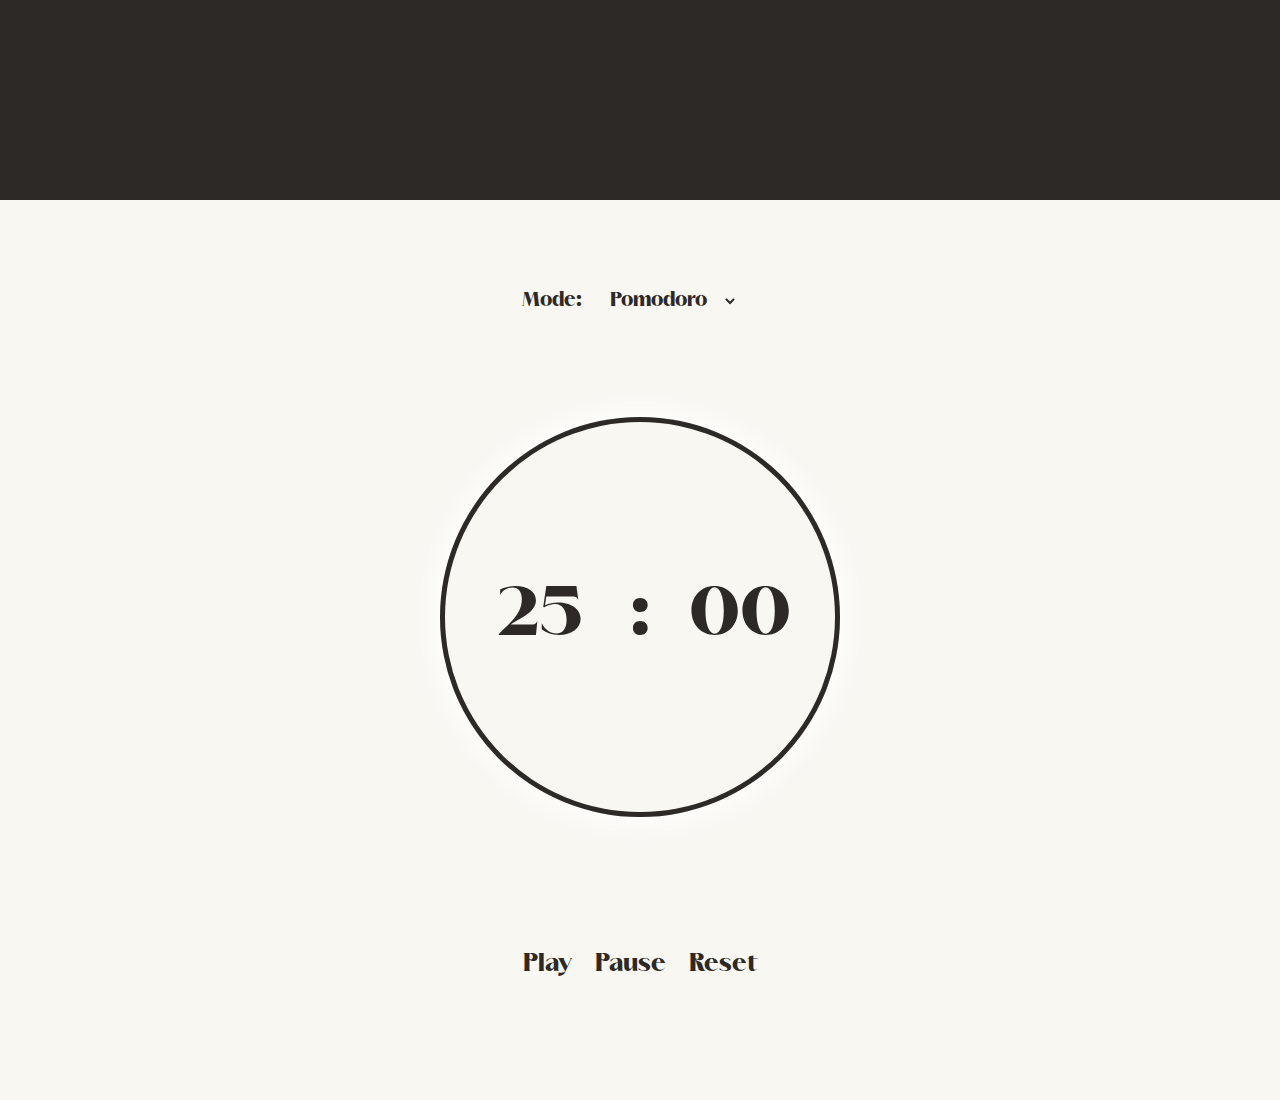
==== commit e7b36bab: "Update home.html" ====
--- a/src/home.html
+++ b/src/home.html
@@ -46,25 +46,15 @@
 </div>
 </section>
 
-<!-- <section id="todo-section">
-    <div class="cont">
-    <div class="todo-list">
-        <h2>To-Do List</h2>
-        <div class="add-todo">
-            <input type="text" id="todo-input" placeholder="Add Your Task">
-            <button id="add-btn">Add</button>
-          </div>
-        <ul id="task-list"></ul>
-    </div>
-    </div>
-</section> -->
-
 <section id="todo-section">
     <div class="todo-list">
         <h2>To-Do List</h2>
         <div class="add-todo">
-            <input type="text" id="todo-input" placeholder="Add Your Task">
+            <form action="task.php" method="post">
+            <input type="text" id="todo-input" name="taskName" placeholder="Add Your Task">
             <button id="add-btn">Add</button>
+            <!-- <input type="submit" id="add-btn" class="btn btn-primary" value="Add" name="add"> -->
+            </form>
           </div>
         <ul id="task-list"></ul>
     </div>
